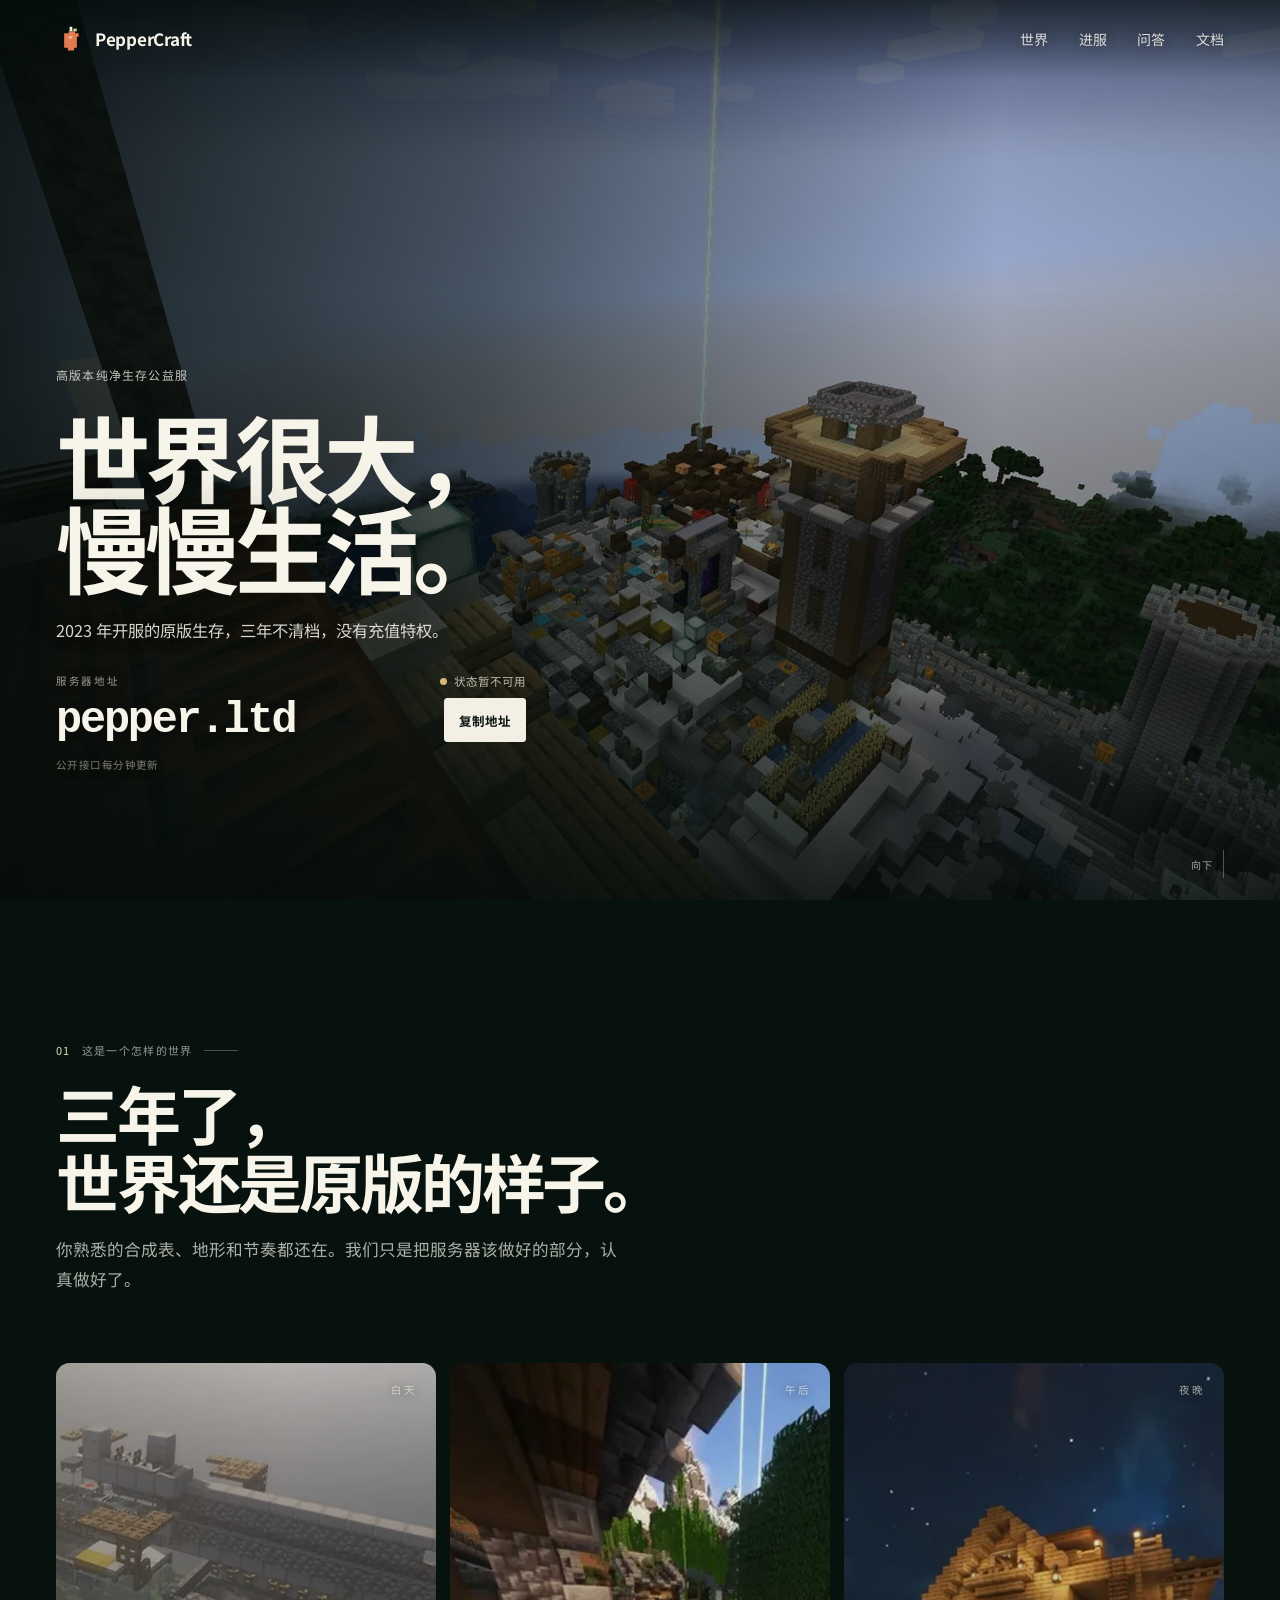
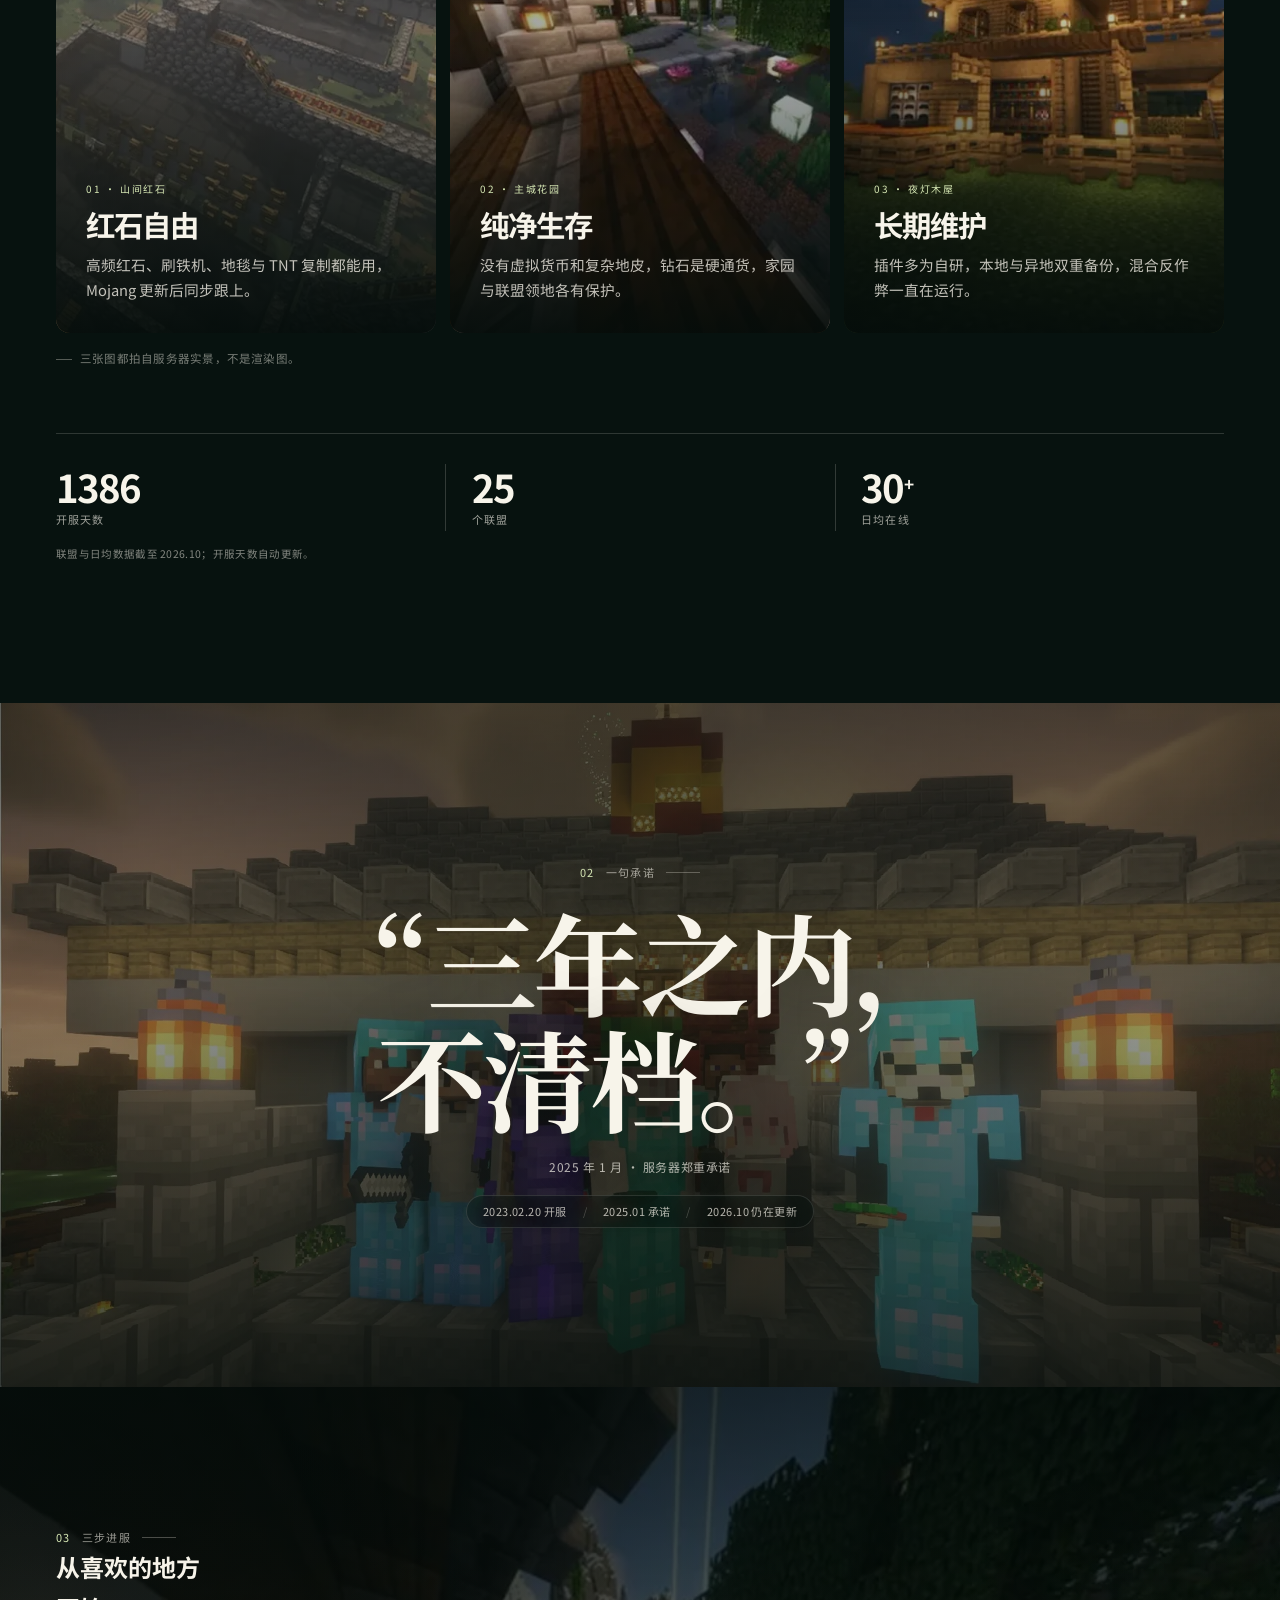
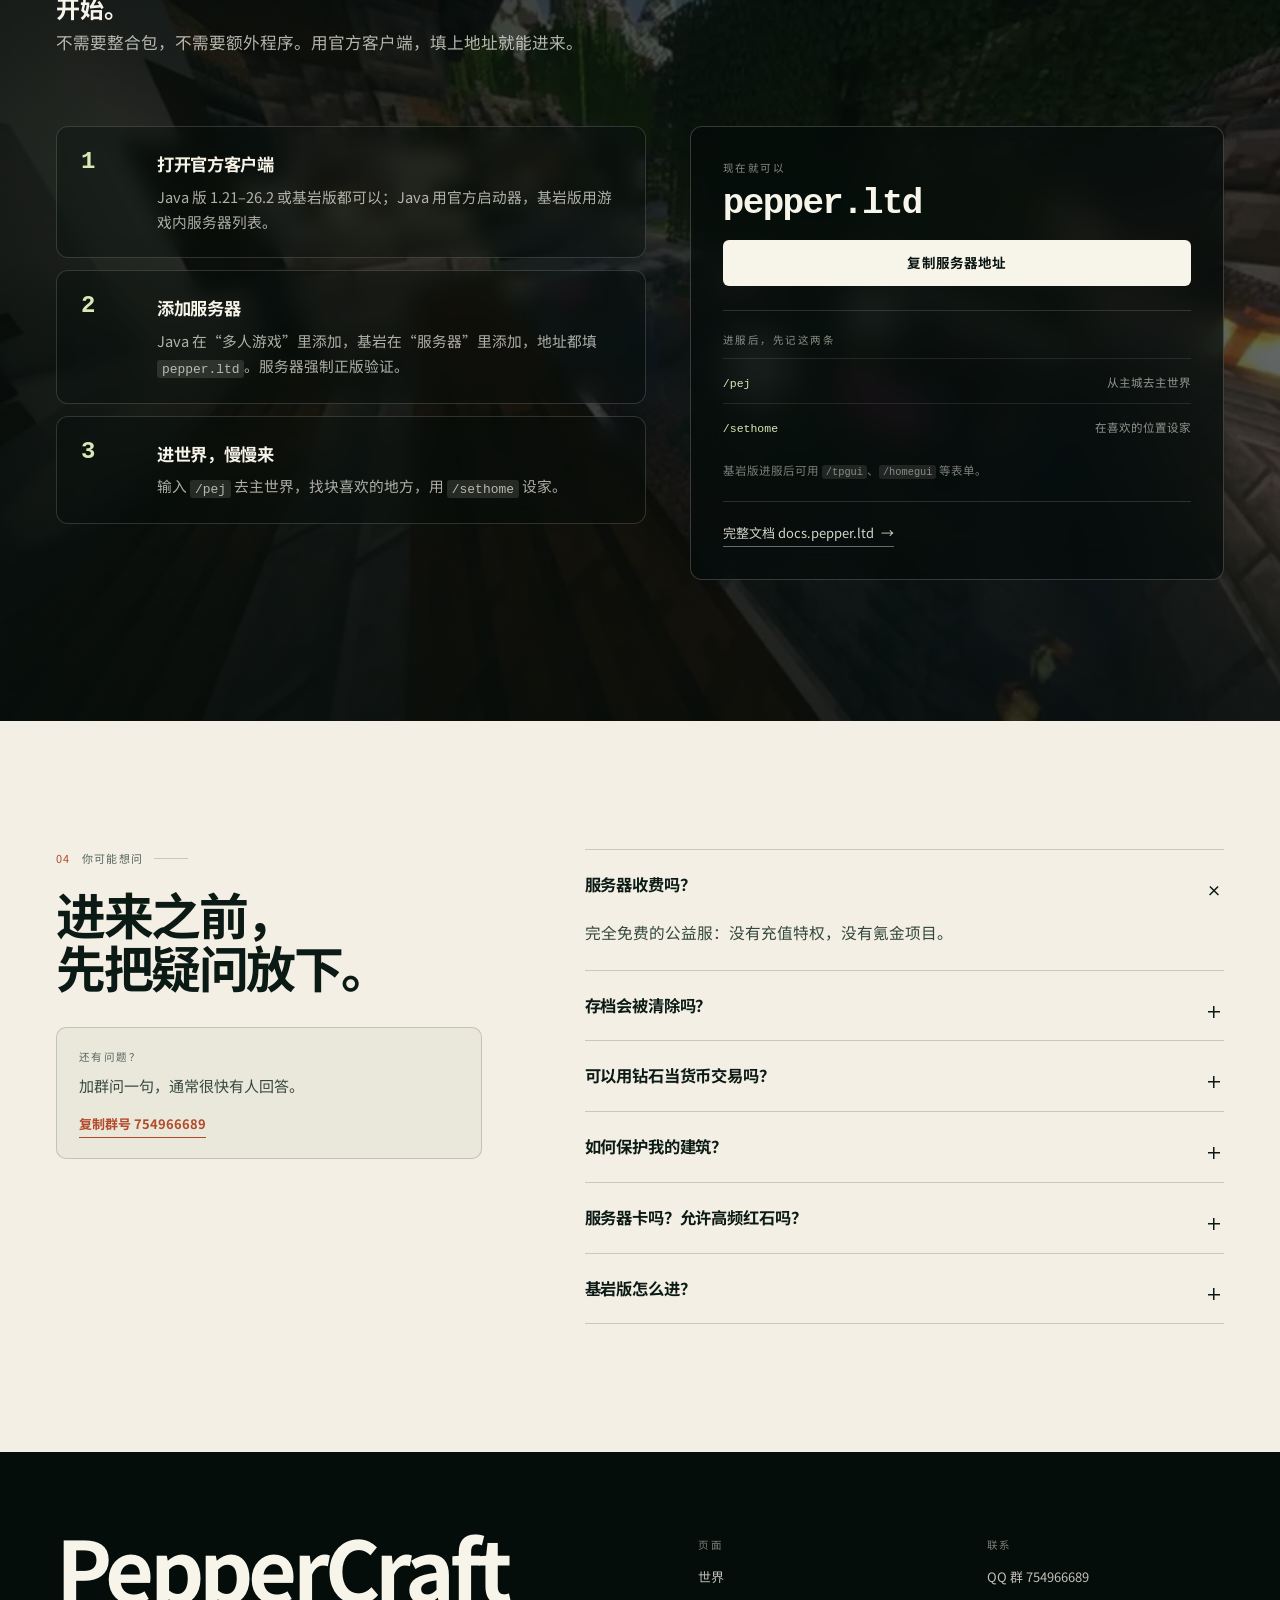
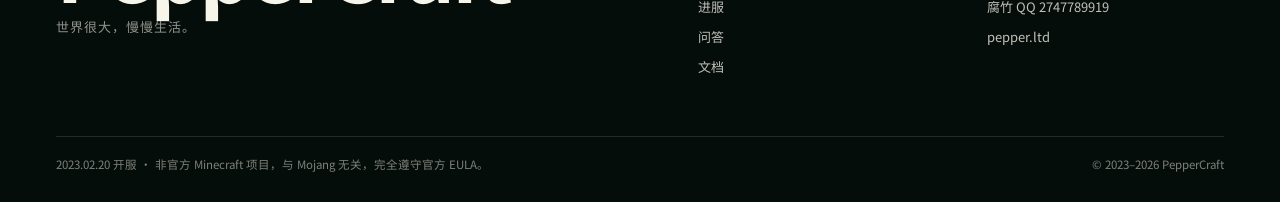
==== index.html @ d746ae7b "Deploy PepperCraft Scenic static site" ====
<!doctype html>
<html lang="zh-CN">
  <head>
    <meta charset="utf-8" />
    <meta name="viewport" content="width=device-width, initial-scale=1" />
    <title>PepperCraft · 世界很大，慢慢生活</title>
    <meta
      name="description"
      content="PepperCraft 是 2023 年开服的高版本纯净生存公益服。Java 1.21–26.2 与基岩版可进，三年不清档，没有充值特权。服务器地址 pepper.ltd。"
    />
    <meta name="theme-color" content="#07120f" />
    <link rel="canonical" href="https://web.pepper.ltd/" />
    <meta property="og:type" content="website" />
    <meta property="og:title" content="PepperCraft · 世界很大，慢慢生活" />
    <meta
      property="og:description"
      content="原版生存、三年不清档、完全公益。服务器地址 pepper.ltd，Java 1.21–26.2 与基岩版可进。"
    />
    <meta property="og:url" content="https://web.pepper.ltd/" />
    <meta property="og:image" content="https://web.pepper.ltd/assets/img/og.jpg" />
    <meta property="og:image:type" content="image/jpeg" />
    <meta property="og:image:width" content="1200" />
    <meta property="og:image:height" content="630" />
    <meta property="og:image:alt" content="PepperCraft 首页：主城实景、“世界很大，慢慢生活。”标题与服务器地址 pepper.ltd" />
    <meta name="twitter:card" content="summary_large_image" />
    <meta name="twitter:title" content="PepperCraft · 世界很大，慢慢生活" />
    <meta
      name="twitter:description"
      content="原版生存、三年不清档、完全公益。服务器地址 pepper.ltd，Java 1.21–26.2 与基岩版可进。"
    />
    <meta name="twitter:image" content="https://web.pepper.ltd/assets/img/og.jpg" />
    <meta name="twitter:image:alt" content="PepperCraft 首页：主城实景、“世界很大，慢慢生活。”标题与服务器地址 pepper.ltd" />
    <link rel="icon" href="assets/favicon.svg" type="image/svg+xml" />
    <link rel="apple-touch-icon" href="assets/apple-touch-icon.png" />
    <link rel="preload" href="assets/fonts/pepper-sans-bold.woff2" as="font" type="font/woff2" crossorigin />
    <link rel="stylesheet" href="assets/css/style.css" />
    <link
      rel="preload"
      as="image"
      href="assets/img/hero-1920.webp"
      imagesrcset="assets/img/hero-960.webp 960w, assets/img/hero-1920.webp 1920w"
      imagesizes="100vw"
    />
    <script>
      document.documentElement.classList.add('js')
    </script>
    <script type="application/ld+json">
      {
        "@context": "https://schema.org",
        "@type": "GameServer",
        "name": "PepperCraft",
        "url": "https://web.pepper.ltd/",
        "description": "高版本纯净生存公益服，Java 1.21–26.2 与基岩版可进，三年不清档。",
        "game": "Minecraft"
      }
    </script>
    <script type="application/ld+json">
      {
        "@context": "https://schema.org",
        "@type": "FAQPage",
        "inLanguage": "zh-CN",
        "mainEntity": [
          {
            "@type": "Question",
            "name": "服务器收费吗？",
            "acceptedAnswer": {
              "@type": "Answer",
              "text": "完全免费的公益服：没有充值特权，没有氪金项目。"
            }
          },
          {
            "@type": "Question",
            "name": "存档会被清除吗？",
            "acceptedAnswer": {
              "@type": "Answer",
              "text": "不会。2025 年 1 月服务器郑重决定：3 年内不再清除存档内容。"
            }
          },
          {
            "@type": "Question",
            "name": "可以用钻石当货币交易吗？",
            "acceptedAnswer": {
              "@type": "Answer",
              "text": "可以，钻石就是通用货币。建议用 /diamond save <数量> 存入银行，用 /pay 转账，避免丢失。"
            }
          },
          {
            "@type": "Question",
            "name": "如何保护我的建筑？",
            "acceptedAnswer": {
              "@type": "Answer",
              "text": "输入 /pclaim auto 一键圈出家园领地；加入或创建联盟（/union）后，还能用 /gclaim 圈联盟公共领地。"
            }
          },
          {
            "@type": "Question",
            "name": "服务器卡吗？允许高频红石吗？",
            "acceptedAnswer": {
              "@type": "Answer",
              "text": "高性能硬件与优化配置，允许高频红石、刷铁机、地毯 / TNT 复制，同时有反作弊保障公平。"
            }
          },
          {
            "@type": "Question",
            "name": "基岩版怎么进？",
            "acceptedAnswer": {
              "@type": "Answer",
              "text": "在游戏的服务器列表里添加 pepper.ltd；进服后名字前会带一个点，可以用 /tpgui、/homegui 等表单。"
            }
          }
        ]
      }
    </script>
  </head>
  <body>
    <a class="skip-link" href="#main">跳到正文</a>

    <header class="site-head" data-head>
      <div class="wrap head-inner">
        <a class="brand" href="#top" aria-label="PepperCraft 首页">
          <svg class="brand-mark" viewBox="0 0 32 32" aria-hidden="true">
            <rect x="15" y="2" width="3" height="5" fill="currentColor" />
            <rect x="19" y="4" width="4" height="3" fill="#b7d69a" />
            <path fill="#e07a50" d="M9 9h5V7h7v2h4v4h-2v12h-3v3h-7v-3H9V9z" />
            <path fill="#f6b18e" d="M14 12h4v3h-4z" />
          </svg>
          <span>PepperCraft</span>
        </a>

        <button
          class="nav-toggle"
          type="button"
          aria-expanded="false"
          aria-controls="site-nav"
          aria-label="打开导航"
          data-nav-toggle
        >
          <span class="nav-toggle-box" aria-hidden="true"><i></i><i></i></span>
        </button>

        <nav class="head-nav" id="site-nav" aria-label="页面导航">
          <a href="#world">世界</a>
          <a href="#join">进服</a>
          <a href="#faq">问答</a>
          <a href="https://docs.pepper.ltd" target="_blank" rel="noopener">文档</a>
        </nav>
      </div>
    </header>

    <main id="main">
      <section class="hero" id="top">
        <div class="hero-media" aria-hidden="true">
          <img
            src="assets/img/hero-1920.webp"
            srcset="assets/img/hero-960.webp 960w, assets/img/hero-1920.webp 1920w"
            sizes="100vw"
            width="1920"
            height="1080"
            alt=""
            fetchpriority="high"
          />
        </div>
        <div class="hero-grade" aria-hidden="true"></div>
        <div class="hero-veil" aria-hidden="true"></div>

        <div class="wrap hero-inner">
          <p class="eyebrow">
            高版本纯净生存公益服
          </p>

          <h1>世界很大，<br />慢慢生活。</h1>

          <p class="hero-lead">
            2023 年开服的原版生存，<span class="nowrap">三年不清档</span>，<span class="nowrap">没有充值特权</span>。
          </p>

          <div class="server-panel">
            <div class="server-top">
              <span class="server-label">服务器地址</span>
              <span
                class="status-line"
                data-status-line
                data-tone="muted"
                role="status"
                aria-live="polite"
                aria-atomic="true"
              >
                <i aria-hidden="true"></i><span>实时状态需启用脚本</span>
              </span>
            </div>
            <div class="server-main">
              <code class="server-ip" data-copy-target>pepper.ltd</code>
              <button class="copy-mini" type="button" data-copy="pepper.ltd">复制地址</button>
            </div>
            <p class="server-note">公开接口每分钟更新</p>
          </div>
        </div>

        <div class="hero-foot wrap">
          <a class="scroll-cue" href="#world">
            <span>向下</span>
            <i aria-hidden="true"></i>
          </a>
        </div>
      </section>

      <section class="chapter" id="world">
        <div class="wrap">
          <header class="chapter-head">
            <p class="kicker"><span>01</span> 这是一个怎样的世界</p>
            <h2>三年了，<br />世界还是<br class="br-mobile" />原版的样子。</h2>
            <p class="chapter-lede">
              你熟悉的合成表、地形和节奏都还在。我们只是把服务器该做好的部分，认真做好了。
            </p>
          </header>

          <div class="tiles">
            <article class="tile">
              <img
                src="assets/img/redstone-tile.webp"
                width="480"
                height="720"
                loading="lazy"
                decoding="async"
                alt="建在山间的红石机器与农场"
              />
              <div class="tile-shade" aria-hidden="true"></div>
              <span class="tile-time">白天</span>
              <div class="tile-body">
                <span class="tile-index">01 · 山间红石</span>
                <h3>红石自由</h3>
                <p>高频红石、刷铁机、地毯与 TNT 复制都能用，Mojang 更新后同步跟上。</p>
              </div>
            </article>

            <article class="tile">
              <img
                src="assets/img/garden-tile.webp"
                width="480"
                height="720"
                loading="lazy"
                decoding="async"
                alt="主城花园里的水池、灯笼与木质栈道"
              />
              <div class="tile-shade" aria-hidden="true"></div>
              <span class="tile-time">午后</span>
              <div class="tile-body">
                <span class="tile-index">02 · 主城花园</span>
                <h3>纯净生存</h3>
                <p>没有虚拟货币和复杂地皮，钻石是硬通货，家园与联盟领地各有保护。</p>
              </div>
            </article>

            <article class="tile">
              <img
                src="assets/img/cabin-tile.webp"
                width="447"
                height="670"
                loading="lazy"
                decoding="async"
                alt="夜色里亮着灯的木质小屋"
              />
              <div class="tile-shade" aria-hidden="true"></div>
              <span class="tile-time">夜晚</span>
              <div class="tile-body">
                <span class="tile-index">03 · 夜灯木屋</span>
                <h3>长期维护</h3>
                <p>插件多为自研，本地与异地双重备份，混合反作弊一直在运行。</p>
              </div>
            </article>
          </div>

          <p class="world-note">三张图都拍自服务器实景，不是渲染图。</p>

          <div class="world-stats" aria-label="服务器数据">
            <div class="stat">
              <span class="stat-number" data-days>3 年+</span>
              <span class="stat-label">开服天数</span>
            </div>
            <div class="stat">
              <span class="stat-number">25</span>
              <span class="stat-label">个联盟</span>
            </div>
            <div class="stat">
              <span class="stat-number">30<span>+</span></span>
              <span class="stat-label">日均在线</span>
            </div>
          </div>
          <p class="world-stats-note">联盟与日均数据截至 2026.10；开服天数自动更新。</p>
        </div>
      </section>

      <section class="promise" aria-label="不清档承诺">
        <div class="promise-media" aria-hidden="true">
          <img
            src="assets/img/group-1920.webp"
            srcset="assets/img/group-960.webp 960w, assets/img/group-1920.webp 1920w"
            sizes="100vw"
            width="1920"
            height="1298"
            loading="lazy"
            decoding="async"
            alt=""
          />
        </div>
        <div class="promise-veil" aria-hidden="true"></div>
        <div class="wrap promise-inner">
          <p class="kicker kicker-light"><span>02</span> 一句承诺</p>
          <blockquote>“三年之内，<br />不清档。<span class="quote-close">”</span></blockquote>
          <p class="promise-source">2025 年 1 月 · 服务器郑重承诺</p>
          <p class="promise-log" aria-label="服务器时间线">
            <span>2023.02.20 开服</span>
            <span>2025.01 承诺</span>
            <span>2026.10 仍在更新</span>
          </p>
        </div>
      </section>

      <section class="join" id="join">
        <div class="join-media" aria-hidden="true">
          <img
            src="assets/img/garden-1280.webp"
            srcset="assets/img/garden-640.webp 640w, assets/img/garden-1280.webp 1280w"
            sizes="100vw"
            width="1280"
            height="720"
            loading="lazy"
            decoding="async"
            alt=""
          />
        </div>
        <div class="join-veil" aria-hidden="true"></div>

        <div class="wrap join-inner">
          <header class="chapter-head chapter-head-light">
            <p class="kicker kicker-light"><span>03</span> 三步进服</p>
            <h2>从喜欢的地方<br />开始。</h2>
            <p class="chapter-lede">
              不需要整合包，不需要额外程序。用官方客户端，填上地址就能进来。
            </p>
          </header>

          <div class="join-grid">
            <div class="join-left">
              <ol class="steps">
              <li>
                <span class="step-number">1</span>
                <div>
                  <h3>打开官方客户端</h3>
                  <p>Java 版 1.21–26.2 或基岩版都可以；Java 用官方启动器，基岩版用游戏内服务器列表。</p>
                </div>
              </li>
              <li>
                <span class="step-number">2</span>
                <div>
                  <h3>添加服务器</h3>
                  <p>Java 在“多人游戏”里添加，基岩在“服务器”里添加，地址都填 <code>pepper.ltd</code>。服务器强制正版验证。</p>
                </div>
              </li>
              <li>
                <span class="step-number">3</span>
                <div>
                  <h3>进世界，慢慢来</h3>
                  <p>输入 <code>/pej</code> 去主世界，找块喜欢的地方，用 <code>/sethome</code> 设家。</p>
                </div>
              </li>
            </ol>
            </div>

            <aside class="join-panel">
              <p class="panel-label">现在就可以</p>
              <p class="panel-ip" data-copy-target>pepper.ltd</p>
              <button class="button button-light button-wide" type="button" data-copy="pepper.ltd">
                复制服务器地址
              </button>
              <div class="panel-commands">
                <p class="panel-label">进服后，先记这两条</p>
                <dl>
                  <div><dt><code>/pej</code></dt><dd>从主城去主世界</dd></div>
                  <div><dt><code>/sethome</code></dt><dd>在喜欢的位置设家</dd></div>
                </dl>
              </div>

              <p class="panel-note">基岩版进服后可用 <code>/tpgui</code>、<code>/homegui</code> 等表单。</p>

              <div class="panel-foot">
                <a class="text-link" href="https://docs.pepper.ltd" target="_blank" rel="noopener">
                  完整文档 docs.pepper.ltd <span aria-hidden="true">→</span>
                </a>
              </div>
            </aside>
          </div>
        </div>
      </section>

      <section class="faq" id="faq">
        <div class="wrap faq-grid">
          <header class="faq-head">
            <p class="kicker kicker-dark"><span>04</span> 你可能想问</p>
            <h2>进来之前，<br />先把疑问放下。</h2>

            <div class="faq-contact">
              <p class="panel-label">还有问题？</p>
              <p>加群问一句，通常很快有人回答。</p>
              <button class="faq-contact-copy" type="button" data-copy="754966689">
                复制群号 754966689
              </button>
            </div>
          </header>

          <div class="faq-list">
            <details open>
              <summary>服务器收费吗？</summary>
              <p>完全免费的公益服：没有充值特权，没有氪金项目。</p>
            </details>
            <details>
              <summary>存档会被清除吗？</summary>
              <p>不会。2025 年 1 月服务器郑重决定：3 年内不再清除存档内容。</p>
            </details>
            <details>
              <summary>可以用钻石当货币交易吗？</summary>
              <p>可以，钻石就是通用货币。建议用 <code>/diamond save &lt;数量&gt;</code> 存入银行，用 <code>/pay</code> 转账，避免丢失。</p>
            </details>
            <details>
              <summary>如何保护我的建筑？</summary>
              <p>输入 <code>/pclaim auto</code> 一键圈出家园领地；加入或创建联盟（<code>/union</code>）后，还能用 <code>/gclaim</code> 圈联盟公共领地。</p>
            </details>
            <details>
              <summary>服务器卡吗？允许高频红石吗？</summary>
              <p>高性能硬件与优化配置，允许高频红石、刷铁机、地毯 / TNT 复制，同时有反作弊保障公平。</p>
            </details>
            <details>
              <summary>基岩版怎么进？</summary>
              <p>在游戏的“服务器”里添加 <code>pepper.ltd</code>；进服后名字前会带一个点，可以用 <code>/tpgui</code>、<code>/homegui</code> 等表单。</p>
            </details>
          </div>
        </div>
      </section>

    </main>

    <footer class="footer">
      <div class="wrap">
        <div class="footer-top">
          <div>
            <p class="footer-word">PepperCraft</p>
            <p class="footer-tagline">世界很大，慢慢生活。</p>
          </div>
          <div class="footer-links">
            <div>
              <p class="footer-label">页面</p>
              <a href="#world">世界</a>
              <a href="#join">进服</a>
              <a href="#faq">问答</a>
              <a href="https://docs.pepper.ltd" target="_blank" rel="noopener">文档</a>
            </div>
            <div>
              <p class="footer-label">联系</p>
              <a href="https://qun.qq.com/universal-share/share?ac=1&amp;authKey=Uvy%2FwCNH6jghAKvofJE3uKqEEIM0Y0O8h9IBC0JEX%2BafERX1SdaJDD0XEZjZD33y&amp;busi_data=eyJncm91cENvZGUiOiI3NTQ5NjY2ODkiLCJ0b2tlbiI6IitYODc1bXVpWEYycmh0V1FFL0NhNWVvaVdLS3NnU3lzZlZiZVMwNG90Y3lSQm53MzFLOUY3b1VkcXF0SExEcW8iLCJ1aW4iOiIyNzQ3Nzg5OTE5In0%3D&amp;data=vMps1YS2bG4O5dfL8kc8n-XRUWMUo9FCnVjoUjDwSU_YI41N5_ddwC4WgypLXjf00z_-STGjlgI4ndCxDfggRQ&amp;svctype=4&amp;tempid=h5_group_info" target="_blank" rel="noopener">QQ 群 754966689</a>
              <button type="button" class="footer-copy" data-copy="2747789919">腐竹 QQ 2747789919</button>
              <button type="button" class="footer-copy" data-copy="pepper.ltd" title="复制服务器地址">pepper.ltd</button>
            </div>
          </div>
        </div>
        <div class="footer-bottom">
          <p>2023.02.20 开服 · 非官方 Minecraft 项目，与 Mojang 无关，完全遵守官方 EULA。</p>
          <p>© 2023–2026 PepperCraft</p>
        </div>
      </div>
    </footer>

    <div class="copy-live sr-only" aria-live="polite" id="copy-live"></div>
    <script src="assets/js/main.js" defer></script>
  </body>
</html>
---- assets/css/style.css ----
/* =========================================================
   PepperCraft · Scenic
   整屏实景、暗色渐变、纸色问答。让截图成为页面本身。
   ========================================================= */

@font-face {
  font-family: "Pepper Sans";
  src: url("../fonts/pepper-sans-regular.woff2") format("woff2");
  font-weight: 400;
  font-style: normal;
  font-display: swap;
}

@font-face {
  font-family: "Pepper Sans";
  src: url("../fonts/pepper-sans-bold.woff2") format("woff2");
  font-weight: 700 900;
  font-style: normal;
  font-display: swap;
}

@font-face {
  font-family: "Pepper Serif";
  src: url("../fonts/pepper-serif-bold.woff2") format("woff2");
  font-weight: 600 900;
  font-style: normal;
  font-display: swap;
}

:root {
  --night: #07120f;
  --night-2: #0b1a15;
  --night-3: #10241d;
  --paper: #f3efe4;
  --paper-2: #e8e0ce;
  --white: #f7f4ea;
  --ink: #0b1a15;
  --ink-2: #33473d;
  --muted: #9eada4;
  --muted-dark: #55645b;
  --accent: #d8e9b6;
  --accent-deep: #b04a29;
  --line: rgba(247, 244, 234, 0.16);
  --line-strong: rgba(247, 244, 234, 0.4);
  --line-dark: rgba(11, 26, 21, 0.18);

  --font-sans: "Pepper Sans", "Noto Sans CJK SC", "Source Han Sans SC",
    "PingFang SC", "Hiragino Sans GB", "Microsoft YaHei", system-ui, sans-serif;
  --font-serif: "Pepper Serif", "Noto Serif CJK SC", "Source Han Serif SC",
    "Songti SC", "STSong", serif;
  --font-mono: "SF Mono", "Cascadia Mono", "Noto Sans Mono CJK SC", Consolas,
    monospace;

  --wrap: 1240px;
  --gutter: clamp(20px, 4.4vw, 56px);
  --head-h: 80px;
  --ease: cubic-bezier(0.22, 0.61, 0.36, 1);
}

*,
*::before,
*::after {
  box-sizing: border-box;
}

html {
  scroll-behavior: smooth;
  scroll-padding-top: calc(var(--head-h) + 16px);
  -webkit-text-size-adjust: 100%;
}

body {
  margin: 0;
  overflow-x: clip;
  background: var(--night);
  color: var(--white);
  font-family: var(--font-sans);
  font-size: 16px;
  line-height: 1.7;
  -webkit-font-smoothing: antialiased;
  text-rendering: optimizeLegibility;
}

::selection {
  background: var(--accent);
  color: var(--night);
}

img {
  display: block;
  max-width: 100%;
  height: auto;
}

a {
  color: inherit;
  text-decoration: none;
}

button {
  font: inherit;
  color: inherit;
  border: 0;
  background: none;
  cursor: pointer;
}

p,
h1,
h2,
h3,
figure,
blockquote,
dl,
dd {
  margin: 0;
}

ul,
ol {
  margin: 0;
  padding: 0;
  list-style: none;
}

code {
  padding: 0.12em 0.38em;
  border-radius: 3px;
  background: rgba(247, 244, 234, 0.12);
  font-family: var(--font-mono);
  font-size: 0.88em;
  white-space: nowrap;
}

hr {
  border: 0;
  border-top: 1px solid var(--line);
}

:focus-visible {
  outline: 2px solid var(--accent);
  outline-offset: 3px;
}

.sr-only {
  position: absolute !important;
  width: 1px;
  height: 1px;
  padding: 0;
  margin: -1px;
  overflow: hidden;
  clip: rect(0 0 0 0);
  white-space: nowrap;
  border: 0;
}

.skip-link {
  position: fixed;
  top: 12px;
  left: 12px;
  z-index: 100;
  padding: 10px 16px;
  background: var(--white);
  color: var(--night);
  transform: translateY(-160%);
  transition: transform 0.2s var(--ease);
}

.skip-link:focus {
  transform: none;
}

.wrap {
  position: relative;
  width: min(100%, calc(var(--wrap) + var(--gutter) * 2));
  margin-inline: auto;
  padding-inline: var(--gutter);
}

main,
.site-head,
.footer {
  position: relative;
  z-index: 1;
}

/* ---------------------------------------------------------
   顶部
   --------------------------------------------------------- */

.site-head {
  position: fixed;
  inset: 0 0 auto;
  z-index: 50;
  height: var(--head-h);
  border-bottom: 1px solid transparent;
  isolation: isolate;
  transition: background 0.35s var(--ease), border-color 0.35s var(--ease),
    backdrop-filter 0.35s var(--ease);
}

.site-head::before {
  content: "";
  position: absolute;
  inset: 0;
  z-index: -1;
  background: linear-gradient(180deg, rgba(4, 12, 10, 0.62), rgba(4, 12, 10, 0));
  pointer-events: none;
  transition: opacity 0.35s var(--ease);
}

.site-head.is-scrolled {
  background: rgba(7, 18, 15, 0.84);
  border-bottom-color: var(--line);
  backdrop-filter: blur(14px);
}

.site-head.is-scrolled::before,
.site-head.is-paper::before {
  opacity: 0;
}

/* 滚到奶油色问答区时，顶栏跟着变成浅色，不再横一条黑杠。 */
.site-head.is-paper {
  background: rgba(243, 239, 228, 0.9);
  border-bottom-color: rgba(11, 26, 21, 0.14);
  backdrop-filter: blur(14px);
}

.site-head.is-paper .brand {
  color: var(--ink);
}

.site-head.is-paper .head-nav a {
  color: rgba(11, 26, 21, 0.72);
}

.site-head.is-paper .head-nav a:hover {
  color: var(--ink);
}

.site-head.is-paper .head-nav a::after {
  background: var(--ink);
}

.head-inner {
  display: flex;
  align-items: center;
  justify-content: space-between;
  height: 100%;
  gap: 24px;
}

.brand {
  display: inline-flex;
  align-items: center;
  gap: 10px;
  color: var(--white);
  font-weight: 800;
  font-size: 17px;
  letter-spacing: -0.015em;
}

.brand-mark {
  width: 29px;
  height: 29px;
  flex: none;
}

.head-nav {
  display: flex;
  align-items: center;
  gap: clamp(18px, 2.4vw, 34px);
  margin-left: auto;
  font-size: 14px;
}

.head-nav a {
  position: relative;
  padding: 4px 0;
  color: rgba(247, 244, 234, 0.88);
  text-shadow: 0 1px 12px rgba(0, 0, 0, 0.28);
}

.site-head.is-paper .head-nav a {
  text-shadow: none;
}

.head-nav a::after {
  content: "";
  position: absolute;
  left: 0;
  right: 0;
  bottom: 0;
  height: 1px;
  background: var(--white);
  transform: scaleX(0);
  transform-origin: right;
  transition: transform 0.3s var(--ease);
}

.head-nav a:hover {
  color: var(--white);
}

.head-nav a:hover::after {
  transform: scaleX(1);
  transform-origin: left;
}

.nav-toggle {
  display: none;
  flex: none;
  align-items: center;
  justify-content: center;
  width: 44px;
  height: 44px;
  margin-left: 4px;
  color: var(--white);
}

.nav-toggle-box {
  position: relative;
  display: block;
  width: 18px;
  height: 12px;
}

.nav-toggle-box i {
  position: absolute;
  left: 0;
  width: 18px;
  height: 1.5px;
  background: currentColor;
  transition: transform 0.25s var(--ease);
}

.nav-toggle-box i:first-child {
  top: 2px;
}

.nav-toggle-box i:last-child {
  bottom: 2px;
}

.site-head.is-menu-open .nav-toggle-box i:first-child {
  transform: translateY(4px) rotate(45deg);
}

.site-head.is-menu-open .nav-toggle-box i:last-child {
  transform: translateY(-4px) rotate(-45deg);
}

.site-head.is-paper .nav-toggle {
  color: var(--ink);
}


/* ---------------------------------------------------------
   首屏
   --------------------------------------------------------- */

.hero {
  position: relative;
  display: flex;
  flex-direction: column;
  justify-content: flex-end;
  min-height: 100svh;
  overflow: hidden;
  isolation: isolate;
}

.hero-media,
.promise-media,
.join-media {
  position: absolute;
  inset: 0;
  z-index: -2;
  overflow: hidden;
}

.hero-media img,
.promise-media img,
.join-media img {
  width: 100%;
  height: 100%;
  object-fit: cover;
}

.hero-media img {
  object-position: center 54%;
  filter: saturate(0.94) brightness(0.97);
  transform: scale(1.05);
  animation: hero-drift 28s var(--ease) infinite alternate;
}

@keyframes hero-drift {
  from {
    transform: scale(1.05) translate3d(0, 0, 0);
  }
  to {
    transform: scale(1.1) translate3d(-1%, -1%, 0);
  }
}

/* 给俯瞰图加一层很薄的暖色天光，压掉屏幕灰蓝，和整页的暖绿/锈色接上。 */
.hero-grade {
  position: absolute;
  inset: 0;
  z-index: -1;
  background:
    radial-gradient(
      110% 72% at 74% -8%,
      rgba(224, 122, 80, 0.26),
      transparent 58%
    ),
    linear-gradient(180deg, rgba(176, 74, 41, 0.1), transparent 42%);
  mix-blend-mode: soft-light;
  opacity: 0.92;
  pointer-events: none;
}

.hero-veil {
  position: absolute;
  inset: 0;
  z-index: -1;
  background:
    linear-gradient(
      180deg,
      rgba(4, 12, 10, 0.42) 0%,
      rgba(4, 12, 10, 0.08) 18%,
      rgba(4, 12, 10, 0) 34%
    ),
    linear-gradient(
      90deg,
      rgba(4, 12, 10, 0.9) 0%,
      rgba(4, 12, 10, 0.58) 38%,
      rgba(4, 12, 10, 0.08) 78%,
      rgba(4, 12, 10, 0.16) 100%
    ),
    linear-gradient(
      0deg,
      rgba(4, 12, 10, 0.88) 0%,
      rgba(4, 12, 10, 0.28) 38%,
      rgba(4, 12, 10, 0) 68%
    );
}

.hero-inner {
  padding-top: calc(var(--head-h) + 80px);
  padding-bottom: clamp(100px, 14vh, 150px);
}

.eyebrow {
  display: flex;
  align-items: center;
  gap: 10px;
  color: rgba(247, 244, 234, 0.8);
  font-size: 12px;
  font-weight: 500;
  letter-spacing: 0.1em;
}

.hero h1 {
  max-width: 900px;
  margin: 24px 0 24px;
  font-size: clamp(3.5rem, 7.4vw, 7.9rem);
  font-weight: 900;
  line-height: 0.96;
  letter-spacing: -0.06em;
  text-wrap: balance;
  text-shadow: 0 4px 60px rgba(0, 0, 0, 0.25);
}


.hero-lead {
  max-width: 34em;
  color: rgba(247, 244, 234, 0.88);
  font-size: clamp(1.02rem, 1.25vw, 1.14rem);
  line-height: 1.85;
  text-wrap: pretty;
  text-shadow: 0 2px 18px rgba(0, 0, 0, 0.32);
}

.button {
  display: inline-flex;
  align-items: center;
  justify-content: center;
  min-height: 46px;
  padding: 11px 20px;
  border-radius: 6px;
  font-size: 13.5px;
  font-weight: 600;
  letter-spacing: 0.01em;
  transition: background 0.22s var(--ease), color 0.22s var(--ease),
    border-color 0.22s var(--ease), transform 0.22s var(--ease);
}

.button:hover {
  transform: translateY(-1px);
}

.button-light {
  background: var(--white);
  color: var(--night);
}

.button-light:hover {
  background: var(--accent);
}

.button-ghost {
  border: 1px solid var(--line-strong);
  background: transparent;
  color: var(--white);
}

.button-ghost:hover {
  border-color: var(--white);
  background: rgba(247, 244, 234, 0.06);
}

.button[data-state="done"] {
  background: var(--accent);
  color: var(--night);
}

.button[data-state="fail"] {
  background: #efb085;
  color: var(--night);
}

/* 首屏地址面板 */
.server-panel {
  width: min(470px, 100%);
  margin-top: 26px;
  padding: 0;
  border: 0;
  border-radius: 0;
  background: none;
  backdrop-filter: none;
  box-shadow: none;
  text-shadow: 0 1px 12px rgba(0, 0, 0, 0.35);
}

.server-top {
  display: flex;
  align-items: center;
  justify-content: space-between;
  gap: 16px;
}

.server-label {
  color: rgba(247, 244, 234, 0.62);
  font-size: 10.5px;
  letter-spacing: 0.16em;
}

.status-line {
  display: inline-flex;
  align-items: center;
  gap: 7px;
  color: rgba(247, 244, 234, 0.74);
  font-size: 11.5px;
  font-variant-numeric: tabular-nums;
}

.status-line i {
  display: inline-block;
  width: 7px;
  height: 7px;
  border-radius: 50%;
  background: #a8a08f;
}

[data-tone="on"] i {
  background: #9bd88f;
  box-shadow: 0 0 0 4px rgba(155, 216, 143, 0.14);
}

[data-tone="off"] i {
  background: #b7a894;
}

[data-tone="muted"] i {
  background: #d8b97a;
}

.server-main {
  display: flex;
  align-items: flex-end;
  justify-content: space-between;
  gap: 18px;
  margin: 7px 0 14px;
}

.server-note {
  color: rgba(247, 244, 234, 0.5);
  font-size: 10.5px;
  letter-spacing: 0.04em;
}

.server-ip {
  padding: 0;
  background: none;
  color: var(--white);
  font-family: var(--font-mono);
  font-size: clamp(2.2rem, 3.4vw, 3rem);
  font-weight: 600;
  letter-spacing: -0.05em;
  line-height: 0.98;
}

.copy-mini {
  flex: none;
  min-height: 44px;
  padding: 10px 14px;
  border: 1px solid var(--paper);
  border-radius: 3px;
  background: var(--paper);
  color: var(--night);
  font-size: 12.5px;
  font-weight: 600;
  transition: background 0.2s var(--ease), border-color 0.2s var(--ease);
}

.copy-mini:hover {
  background: var(--accent);
  border-color: var(--accent);
}

.copy-mini[data-state="done"] {
  background: var(--accent);
  border-color: var(--accent);
  color: var(--night);
}

.copy-mini[data-state="fail"] {
  background: #efb085;
  border-color: #efb085;
  color: var(--night);
}

.hero-foot {
  position: absolute;
  left: 0;
  right: 0;
  bottom: 22px;
  z-index: 2;
  display: flex;
  align-items: center;
  justify-content: flex-end;
  gap: 20px;
  color: rgba(247, 244, 234, 0.62);
  font-family: var(--font-mono);
  font-size: 10px;
  letter-spacing: 0.08em;
}


.scroll-cue {
  display: inline-flex;
  align-items: center;
  gap: 10px;
  color: rgba(247, 244, 234, 0.65);
}

.scroll-cue i {
  position: relative;
  display: block;
  width: 1px;
  height: 28px;
  background: rgba(247, 244, 234, 0.3);
  overflow: hidden;
}

.scroll-cue i::after {
  content: "";
  position: absolute;
  top: -100%;
  left: 0;
  width: 1px;
  height: 100%;
  background: var(--accent);
  animation: scroll-line 2.4s var(--ease) infinite;
}

@keyframes scroll-line {
  0% {
    top: -100%;
  }
  60%,
  100% {
    top: 100%;
  }
}

/* ---------------------------------------------------------
   世界
   --------------------------------------------------------- */

.chapter {
  padding-block: clamp(86px, 11vw, 150px);
  background: var(--night);
}

.chapter-head {
  max-width: 900px;
  margin-bottom: clamp(42px, 6vw, 68px);
}

.kicker {
  display: flex;
  align-items: center;
  gap: 11px;
  color: rgba(247, 244, 234, 0.6);
  font-family: var(--font-mono);
  font-size: 11px;
  letter-spacing: 0.12em;
  text-transform: uppercase;
}

.kicker > span {
  color: var(--accent);
}

.kicker::after {
  content: "";
  width: 34px;
  height: 1px;
  background: rgba(247, 244, 234, 0.28);
}

.kicker-light {
  color: rgba(247, 244, 234, 0.62);
}

.kicker-dark {
  color: var(--muted-dark);
}

.kicker-dark > span {
  color: var(--accent-deep);
}

.kicker-dark::after {
  background: var(--line-dark);
}

.chapter h2,
.faq-head h2 {
  margin: 20px 0 20px;
  font-size: clamp(2.35rem, 5vw, 4.6rem);
  font-weight: 900;
  line-height: 1.06;
  letter-spacing: -0.05em;
  text-wrap: balance;
}

.chapter-lede {
  max-width: 34em;
  color: rgba(247, 244, 234, 0.7);
  font-size: 1.04rem;
  line-height: 1.8;
  text-wrap: pretty;
}

.chapter-head-light .chapter-lede {
  color: rgba(247, 244, 234, 0.72);
}

/* 图片卡片 */
.tiles {
  display: grid;
  grid-template-columns: repeat(3, 1fr);
  gap: 14px;
}

.tile {
  position: relative;
  display: flex;
  align-items: flex-end;
  aspect-ratio: 2 / 3;
  min-height: 0;
  overflow: hidden;
  border-radius: 14px;
  isolation: isolate;
  background: var(--night-2);
}

.tile img {
  position: absolute;
  inset: 0;
  z-index: -2;
  width: 100%;
  height: 100%;
  object-fit: cover;
  transition: transform 1.1s var(--ease);
}

.tile-shade {
  position: absolute;
  inset: 0;
  z-index: -1;
  background:
    linear-gradient(
      180deg,
      rgba(4, 12, 10, 0.04) 24%,
      rgba(4, 12, 10, 0.32) 52%,
      rgba(4, 12, 10, 0.94) 100%
    ),
    linear-gradient(90deg, rgba(4, 12, 10, 0.22), transparent 60%);
}

.tile:hover img {
  transform: scale(1.045);
}

.tile:first-child img {
  filter: contrast(1.02) saturate(0.82) brightness(0.9) sepia(0.08);
}

.tile:first-child .tile-shade {
  background:
    linear-gradient(
      180deg,
      rgba(38, 30, 20, 0.08) 0%,
      rgba(24, 22, 16, 0.32) 52%,
      rgba(4, 12, 10, 0.94) 100%
    ),
    linear-gradient(90deg, rgba(4, 12, 10, 0.16), transparent 60%);
}

.tile-time {
  position: absolute;
  top: 18px;
  right: 20px;
  z-index: 1;
  color: rgba(247, 244, 234, 0.64);
  font-family: var(--font-mono);
  font-size: 10.5px;
  letter-spacing: 0.12em;
  text-shadow: 0 1px 10px rgba(0, 0, 0, 0.45);
}

.tile-body {
  width: 100%;
  padding: clamp(22px, 2.4vw, 30px);
}

.tile-index {
  display: block;
  margin-bottom: 10px;
  color: var(--accent);
  font-family: var(--font-mono);
  font-size: 10px;
  letter-spacing: 0.16em;
}

.tile h3 {
  margin-bottom: 9px;
  font-size: clamp(1.55rem, 2.3vw, 2rem);
  font-weight: 800;
  line-height: 1.2;
  letter-spacing: -0.03em;
}

.tile p {
  color: rgba(247, 244, 234, 0.78);
  font-size: 0.92rem;
  line-height: 1.75;
  text-wrap: pretty;
}

.world-note {
  margin-top: 16px;
  color: rgba(247, 244, 234, 0.48);
  font-size: 11.5px;
  letter-spacing: 0.02em;
}

.world-note::before {
  content: "";
  display: inline-block;
  width: 16px;
  height: 1px;
  margin-right: 8px;
  background: rgba(247, 244, 234, 0.32);
  vertical-align: middle;
}

/* ---------------------------------------------------------
   世界数据
   --------------------------------------------------------- */

.world-stats {
  display: grid;
  grid-template-columns: repeat(3, 1fr);
  margin-top: clamp(40px, 5vw, 64px);
  padding-top: clamp(22px, 3vw, 30px);
  border-top: 1px solid var(--line);
}

.stat {
  display: flex;
  flex-direction: column;
  gap: 4px;
  padding: 2px clamp(14px, 2vw, 30px);
  border-left: 1px solid rgba(247, 244, 234, 0.18);
}

.stat:first-child {
  padding-left: 0;
  border-left: 0;
}

.stat-number {
  font-size: clamp(2rem, 3.7vw, 3.4rem);
  font-weight: 800;
  line-height: 1.05;
  letter-spacing: -0.05em;
  font-variant-numeric: tabular-nums;
}

.world-stats .stat-number {
  font-size: clamp(1.8rem, 3vw, 2.6rem);
}

.stat-number span {
  margin-left: 1px;
  font-size: 0.45em;
  font-weight: 600;
  vertical-align: 0.7em;
}

.stat-label {
  color: rgba(247, 244, 234, 0.64);
  font-size: 11px;
  letter-spacing: 0.1em;
}

.world-stats-note {
  margin-top: 14px;
  color: rgba(247, 244, 234, 0.52);
  font-family: var(--font-mono);
  font-size: 10.5px;
  letter-spacing: 0.03em;
}

/* ---------------------------------------------------------
   承诺
   --------------------------------------------------------- */

.promise {
  position: relative;
  display: grid;
  place-items: center;
  min-height: clamp(520px, 76vh, 820px);
  overflow: hidden;
  text-align: center;
  isolation: isolate;
}

.promise-media img {
  object-position: center 38%;
  filter: brightness(0.9) saturate(0.94);
}

.promise-veil {
  position: absolute;
  inset: 0;
  z-index: -1;
  background:
    linear-gradient(
      180deg,
      rgba(4, 12, 10, 0.5) 0%,
      rgba(4, 12, 10, 0.26) 42%,
      rgba(4, 12, 10, 0.74) 100%
    ),
    radial-gradient(
      circle at 50% 48%,
      rgba(4, 12, 10, 0.5),
      rgba(4, 12, 10, 0.08) 72%
    );
}

.promise-inner {
  padding-block: clamp(80px, 10vw, 130px);
}

.promise .kicker {
  justify-content: center;
}

/* 衬线只用于承诺引语，形成明确的第二声部。 */
.promise blockquote {
  max-width: 14em;
  margin: 22px auto 22px;
  font-family: var(--font-serif);
  font-size: clamp(3.1rem, 8.6vw, 8.6rem);
  font-weight: 600;
  line-height: 1.05;
  letter-spacing: -0.03em;
  text-shadow: 0 6px 70px rgba(0, 0, 0, 0.45);
}

.quote-close {
  display: inline-block;
  margin-left: -0.06em;
}

.promise-source {
  color: rgba(247, 244, 234, 0.72);
  font-family: var(--font-mono);
  font-size: 12px;
  letter-spacing: 0.05em;
  text-shadow: 0 2px 18px rgba(0, 0, 0, 0.5);
}

.promise-log {
  display: flex;
  flex-wrap: wrap;
  justify-content: center;
  gap: 6px 16px;
  width: max-content;
  max-width: calc(100% - 32px);
  margin: 18px auto 0;
  padding: 6px 16px;
  border: 1px solid rgba(247, 244, 234, 0.12);
  border-radius: 999px;
  background: rgba(7, 18, 15, 0.34);
  color: rgba(247, 244, 234, 0.72);
  font-family: var(--font-mono);
  font-size: 11px;
  letter-spacing: 0.04em;
  text-shadow: 0 2px 14px rgba(0, 0, 0, 0.5);
  backdrop-filter: blur(8px);
}

.promise-log span {
  white-space: nowrap;
}

.promise-log span + span::before {
  content: "/";
  margin-right: 16px;
  color: rgba(247, 244, 234, 0.24);
}

/* ---------------------------------------------------------
   进服
   --------------------------------------------------------- */

.join {
  position: relative;
  padding-block: clamp(88px, 11vw, 150px);
  overflow: hidden;
  isolation: isolate;
}

.join-media img {
  object-position: center 66%;
  filter: saturate(0.95) brightness(0.8);
}

.join-veil {
  position: absolute;
  inset: 0;
  z-index: -1;
  background:
    linear-gradient(
      180deg,
      rgba(4, 12, 10, 0.5) 0%,
      rgba(4, 12, 10, 0.08) 24%,
      rgba(4, 12, 10, 0) 42%
    ),
    linear-gradient(
      90deg,
      rgba(4, 12, 10, 0.86) 0%,
      rgba(4, 12, 10, 0.62) 52%,
      rgba(4, 12, 10, 0.42) 100%
    ),
    linear-gradient(0deg, rgba(4, 12, 10, 0.55), transparent 60%);
}

.join-inner {
  position: relative;
}

.join-grid {
  display: grid;
  grid-template-columns: 1.05fr 0.95fr;
  align-items: start;
  gap: clamp(24px, 3.4vw, 44px);
}

.join-left {
  display: grid;
  gap: 12px;
}

.steps {
  display: grid;
  gap: 12px;
}

.steps li {
  display: grid;
  grid-template-columns: 58px 1fr;
  gap: 18px;
  padding: 22px 24px;
  border: 1px solid rgba(247, 244, 234, 0.16);
  border-radius: 12px;
  background: rgba(4, 12, 10, 0.34);
  backdrop-filter: blur(10px);
}

.step-number {
  color: var(--accent);
  font-family: var(--font-mono);
  font-size: 1.5rem;
  font-weight: 600;
  line-height: 1.1;
  letter-spacing: -0.03em;
}

.steps h3 {
  margin-bottom: 5px;
  font-size: 1.08rem;
  font-weight: 700;
  letter-spacing: -0.02em;
}

.steps p {
  color: rgba(247, 244, 234, 0.7);
  font-size: 0.92rem;
  line-height: 1.75;
  text-wrap: pretty;
}

.join-panel {
  padding: clamp(24px, 3vw, 32px);
  border: 1px solid rgba(247, 244, 234, 0.2);
  border-radius: 12px;
  background: rgba(4, 12, 10, 0.66);
  backdrop-filter: blur(18px);
}

.panel-label {
  color: rgba(247, 244, 234, 0.55);
  font-family: var(--font-mono);
  font-size: 10.5px;
  letter-spacing: 0.14em;
}

.panel-ip {
  margin: 7px 0 16px;
  font-family: var(--font-mono);
  font-size: clamp(1.8rem, 2.8vw, 2.4rem);
  font-weight: 600;
  letter-spacing: -0.045em;
  line-height: 1.1;
}

.button-wide {
  width: 100%;
}

.panel-commands {
  margin-top: 24px;
  padding-top: 20px;
  border-top: 1px solid rgba(247, 244, 234, 0.14);
}

.panel-commands dl {
  margin-top: 10px;
}

.panel-commands dl > div {
  display: grid;
  grid-template-columns: minmax(120px, 1fr) auto;
  align-items: baseline;
  gap: 14px;
  padding: 8px 0;
  border-top: 1px solid rgba(247, 244, 234, 0.1);
}

.panel-commands dt code {
  padding: 0;
  background: none;
  color: var(--accent);
  font-size: 11.5px;
  white-space: normal;
}

.panel-commands dd {
  color: rgba(247, 244, 234, 0.58);
  font-size: 11.5px;
  text-align: right;
}

.panel-note {
  margin-top: 14px;
  color: rgba(247, 244, 234, 0.5);
  font-size: 11.5px;
  line-height: 1.65;
  text-wrap: pretty;
}

.panel-note code {
  background: rgba(247, 244, 234, 0.1);
  font-size: 0.9em;
}

.panel-foot {
  margin-top: 20px;
  padding-top: 16px;
  border-top: 1px solid rgba(247, 244, 234, 0.14);
}

.text-link {
  display: inline-flex;
  align-items: center;
  gap: 7px;
  padding-bottom: 2px;
  border-bottom: 1px solid rgba(247, 244, 234, 0.4);
  color: rgba(247, 244, 234, 0.86);
  font-size: 13px;
  font-weight: 500;
  transition: color 0.2s var(--ease), border-color 0.2s var(--ease);
}

.text-link span {
  display: inline-block;
  transition: transform 0.25s var(--ease);
}

.text-link:hover {
  border-color: var(--white);
  color: var(--white);
}

.text-link:hover span {
  transform: translateX(3px);
}

.text-link-light {
  color: rgba(247, 244, 234, 0.78);
}

/* ---------------------------------------------------------
   问答
   --------------------------------------------------------- */

.faq {
  padding-block: clamp(82px, 10vw, 140px);
  background: var(--paper);
  color: var(--ink);
}

.faq-grid {
  display: grid;
  grid-template-columns: 0.8fr 1.2fr;
  align-items: start;
  gap: clamp(40px, 8vw, 110px);
}

.faq-head {
  position: sticky;
  top: calc(var(--head-h) + 36px);
}

.faq-head h2 {
  font-size: clamp(2.2rem, 3.9vw, 3.8rem);
}

.faq .chapter-lede {
  color: var(--muted-dark);
  margin-bottom: 22px;
}

.faq .text-link {
  border-color: var(--line-dark);
  color: var(--ink-2);
}

.faq .text-link:hover {
  color: var(--accent-deep);
  border-color: var(--accent-deep);
}

.faq-contact {
  margin-top: 34px;
  padding: 20px 22px;
  border: 1px solid var(--line-dark);
  border-radius: 10px;
  background: rgba(11, 26, 21, 0.035);
}

.faq-contact .panel-label {
  color: var(--muted-dark);
}

.faq-contact p:not(.panel-label) {
  margin-top: 8px;
  color: var(--ink-2);
  font-size: 0.94rem;
  line-height: 1.65;
  text-wrap: pretty;
}

.faq-contact-copy {
  display: inline-flex;
  align-items: center;
  margin-top: 14px;
  padding: 0 0 2px;
  border-bottom: 1px solid var(--accent-deep);
  color: var(--accent-deep);
  font-size: 13px;
  font-weight: 600;
  text-align: left;
  transition: color 0.2s var(--ease), border-color 0.2s var(--ease);
}

.faq-contact-copy:hover {
  color: var(--ink);
  border-color: var(--ink);
}

.faq-contact-copy[data-state="done"] {
  color: var(--accent-deep);
}

.faq-list details {
  border-top: 1px solid var(--line-dark);
}

.faq-list details:last-child {
  border-bottom: 1px solid var(--line-dark);
}

.faq-list summary {
  position: relative;
  padding: 21px 42px 21px 0;
  cursor: pointer;
  font-size: 1.02rem;
  font-weight: 600;
  letter-spacing: -0.01em;
  list-style: none;
  transition: color 0.2s var(--ease);
}

.faq-list summary::-webkit-details-marker {
  display: none;
}

.faq-list summary::after {
  content: "";
  position: absolute;
  top: 50%;
  right: 4px;
  width: 12px;
  height: 12px;
  background-image: linear-gradient(currentColor, currentColor),
    linear-gradient(currentColor, currentColor);
  background-position: center;
  background-size: 12px 1.5px, 1.5px 12px;
  background-repeat: no-repeat;
  transition: transform 0.3s var(--ease);
}

.faq-list summary:hover {
  color: var(--accent-deep);
}

.faq-list details[open] summary::after {
  transform: rotate(45deg);
}

.faq-list details > p {
  max-width: 42em;
  padding: 0 40px 22px 0;
  color: var(--ink-2);
  font-size: 0.98rem;
  line-height: 1.8;
  animation: reveal-text 0.24s var(--ease);
}

.faq code {
  background: rgba(11, 26, 21, 0.08);
}

@keyframes reveal-text {
  from {
    opacity: 0;
    transform: translateY(-4px);
  }
  to {
    opacity: 1;
    transform: none;
  }
}

/* ---------------------------------------------------------
   页脚
   --------------------------------------------------------- */

.footer {
  padding: clamp(48px, 6vw, 76px) 0 28px;
  background: #050d0a;
  color: rgba(247, 244, 234, 0.7);
}

.footer-top {
  display: grid;
  grid-template-columns: 1.05fr 1fr;
  gap: clamp(36px, 7vw, 100px);
}

.footer-word {
  color: var(--white);
  font-size: clamp(2.8rem, 6.6vw, 5.7rem);
  font-weight: 900;
  line-height: 0.9;
  letter-spacing: -0.055em;
}

.footer-tagline {
  margin-top: 12px;
  color: rgba(247, 244, 234, 0.58);
  font-size: 13px;
  letter-spacing: 0.08em;
}

.footer-links {
  display: grid;
  grid-template-columns: repeat(2, 1fr);
  gap: clamp(28px, 4vw, 56px);
  padding-top: 8px;
}

.footer-links > div {
  display: flex;
  flex-direction: column;
  align-items: flex-start;
  gap: 8px;
}

.footer-label {
  margin-bottom: 4px;
  color: rgba(247, 244, 234, 0.5);
  font-size: 10.5px;
  letter-spacing: 0.16em;
}

.footer-links a,
.footer-copy {
  padding: 0;
  color: rgba(247, 244, 234, 0.78);
  font-size: 13px;
  text-align: left;
  transition: color 0.2s var(--ease);
}

.footer-links a:hover,
.footer-copy:hover {
  color: var(--white);
}

.footer-copy[data-state="done"] {
  color: var(--accent);
}

.footer-copy[data-state="fail"] {
  color: #efb085;
}

.footer-bottom {
  display: flex;
  align-items: center;
  justify-content: space-between;
  gap: 20px;
  margin-top: clamp(36px, 5vw, 58px);
  padding-top: 18px;
  border-top: 1px solid rgba(247, 244, 234, 0.12);
  color: rgba(247, 244, 234, 0.5);
  font-size: 11.5px;
}

/* ---------------------------------------------------------
   入场动效
   --------------------------------------------------------- */

.will-reveal {
  opacity: 0;
  transform: translateY(18px);
}

.is-revealed {
  opacity: 1;
  transform: none;
  transition: opacity 0.8s var(--ease), transform 0.8s var(--ease);
}

.br-mobile {
  display: none;
}

.nowrap {
  white-space: nowrap;
}

/* ---------------------------------------------------------
   响应式
   --------------------------------------------------------- */

@media (max-width: 960px) {
  .tiles {
    grid-template-columns: repeat(2, 1fr);
  }

  .hero h1 {
    font-size: clamp(3.2rem, 10vw, 6rem);
  }

  .hero-inner {
    padding-top: calc(var(--head-h) + 110px);
  }

  .join-grid {
    grid-template-columns: 1fr;
  }

  .join-panel {
    max-width: 560px;
  }

  .faq-grid {
    grid-template-columns: 1fr;
    gap: 44px;
  }

  .faq-head {
    position: static;
  }

  .faq-head h2 {
    max-width: 620px;
  }

  .footer-top {
    grid-template-columns: 1fr;
  }
}

@media (max-width: 820px) {
  .site-head,
  :root {
    --head-h: 68px;
  }

  html.js .nav-toggle {
    display: inline-flex;
  }

  .head-nav {
    position: absolute;
    top: 100%;
    left: var(--gutter);
    right: var(--gutter);
    display: none;
    flex-direction: column;
    align-items: stretch;
    gap: 0;
    margin: 8px 0 0;
    padding: 6px 0;
    border: 1px solid var(--line);
    border-radius: 12px;
    background: rgba(7, 18, 15, 0.97);
    box-shadow: 0 18px 40px rgba(0, 0, 0, 0.35);
    backdrop-filter: blur(18px);
  }

  .site-head.is-menu-open .head-nav {
    display: flex;
  }

  .head-nav a {
    padding: 13px 18px;
    font-size: 15px;
    text-shadow: none;
  }

  .head-nav a::after {
    display: none;
  }

  .site-head.is-paper .head-nav {
    background: var(--paper);
    border-color: rgba(11, 26, 21, 0.14);
  }

  .site-head.is-paper .head-nav a {
    color: var(--ink);
  }

  .site-head.is-paper .head-nav a:hover {
    color: var(--ink);
  }
}

@media (max-width: 720px) {
  .hero {
    min-height: 100svh;
  }

  .hero-veil {
    background:
      linear-gradient(
        180deg,
        rgba(4, 12, 10, 0.6) 0%,
        rgba(4, 12, 10, 0.28) 30%,
        rgba(4, 12, 10, 0.78) 70%,
        rgba(4, 12, 10, 0.94) 100%
      ),
      linear-gradient(90deg, rgba(4, 12, 10, 0.5), transparent 80%);
  }

  .br-mobile {
    display: inline;
  }

  .hero-inner {
    padding-top: calc(var(--head-h) + 64px);
    padding-bottom: 96px;
  }

  .hero h1 {
    font-size: clamp(3rem, 13vw, 4.6rem);
  }

  .hero-lead {
    font-size: 1rem;
  }

  .button {
    min-height: 44px;
    padding: 10px 16px;
    font-size: 12px;
  }

  .server-panel {
    margin-top: 22px;
  }

  .hero-foot {
    bottom: 15px;
    font-size: 8.5px;
  }

  .world-stats .stat {
    padding-inline: 12px;
  }

  .world-stats .stat:first-child {
    padding-left: 0;
  }

  .world-stats .stat-number {
    font-size: clamp(1.7rem, 6vw, 2.2rem);
  }

  .world-stats .stat-label {
    font-size: 10.5px;
    letter-spacing: 0.06em;
  }

  .promise blockquote {
    font-size: clamp(2.8rem, 13vw, 5rem);
  }


  .footer-links {
    grid-template-columns: 1fr 1fr;
  }

  .footer-bottom {
    display: block;
  }

  .footer-bottom p + p {
    margin-top: 4px;
  }
}

@media (max-width: 540px) {
  :root {
    --gutter: 20px;
  }

  .brand {
    font-size: 15.5px;
  }

  .brand-mark {
    width: 25px;
    height: 25px;
  }

  .tiles {
    grid-template-columns: 1fr;
  }

  .server-main {
    flex-wrap: wrap;
    gap: 8px;
  }

  .server-ip {
    min-width: 0;
    font-size: clamp(1.8rem, 8.4vw, 2.2rem);
  }

  .copy-mini {
    padding: 9px 11px;
    font-size: 12px;
    white-space: nowrap;
  }

  .server-note {
    font-size: 10px;
  }

  .world-stats-note {
    font-size: 10px;
  }

  .promise-source {
    font-size: 11px;
  }

  .promise-log {
    gap: 4px 12px;
    padding: 6px 12px;
    border-radius: 14px;
    font-size: 10px;
  }

  .promise-log span + span::before {
    content: none;
  }

  .world-stats .stat {
    padding-inline: 9px;
  }

  .world-stats .stat-label {
    font-size: 10.5px;
  }

  .tile-body {
    padding: 20px;
  }

  .join-panel {
    padding: 22px;
  }

  .faq-contact {
    padding: 18px 20px;
  }

  .panel-commands dl > div {
    grid-template-columns: 1fr;
    gap: 2px;
  }

  .panel-commands dd {
    text-align: left;
  }

  .footer-links {
    grid-template-columns: 1fr;
    gap: 22px;
  }
}

/* ---------------------------------------------------------
   404
   --------------------------------------------------------- */

.error-page {
  display: flex;
  flex-direction: column;
  min-height: 100svh;
  background:
    radial-gradient(circle at 78% 18%, rgba(55, 94, 73, 0.22), transparent 40%),
    linear-gradient(180deg, var(--night), #0b1a15);
}

.error-back {
  color: rgba(247, 244, 234, 0.72);
  font-size: 13px;
  letter-spacing: 0.02em;
  transition: color 0.2s var(--ease);
}

.error-back:hover {
  color: var(--white);
}

.error-main {
  display: flex;
  flex: 1;
  align-items: center;
  padding-block: calc(var(--head-h) + 72px) 80px;
}

.error-code {
  margin-bottom: 18px;
  color: var(--accent);
  font-family: var(--font-mono);
  font-size: 11px;
  letter-spacing: 0.28em;
}

.error-main h1 {
  max-width: 9em;
  font-size: clamp(3.4rem, 9vw, 7.4rem);
  font-weight: 900;
  line-height: 1.04;
  letter-spacing: -0.055em;
}

.error-main p {
  max-width: 34em;
  margin-top: 22px;
  color: rgba(247, 244, 234, 0.68);
  font-size: 1rem;
  line-height: 1.85;
  text-wrap: pretty;
}

.error-actions {
  display: flex;
  flex-wrap: wrap;
  gap: 12px;
  margin-top: 30px;
}

.error-footer {
  border-top: 1px solid var(--line);
  padding-block: 24px;
}

.error-footer p {
  color: rgba(247, 244, 234, 0.4);
  font-family: var(--font-mono);
  font-size: 10.5px;
  letter-spacing: 0.03em;
}

/* 这些小标签含中文，不能落到没有 CJK 字形的等宽字体上 */
.hero-foot,
.kicker,
.tile-time,
.tile-index,
.world-stats-note,
.promise-source,
.promise-log,
.panel-label,
.error-footer p {
  font-family: var(--font-sans);
}

@media (prefers-reduced-motion: reduce) {
  html {
    scroll-behavior: auto;
  }

  *,
  *::before,
  *::after {
    animation-duration: 0.001ms !important;
    animation-iteration-count: 1 !important;
    transition-duration: 0.001ms !important;
  }

  .hero-media img {
    transform: scale(1.05);
  }

  .will-reveal {
    opacity: 1;
    transform: none;
  }
}
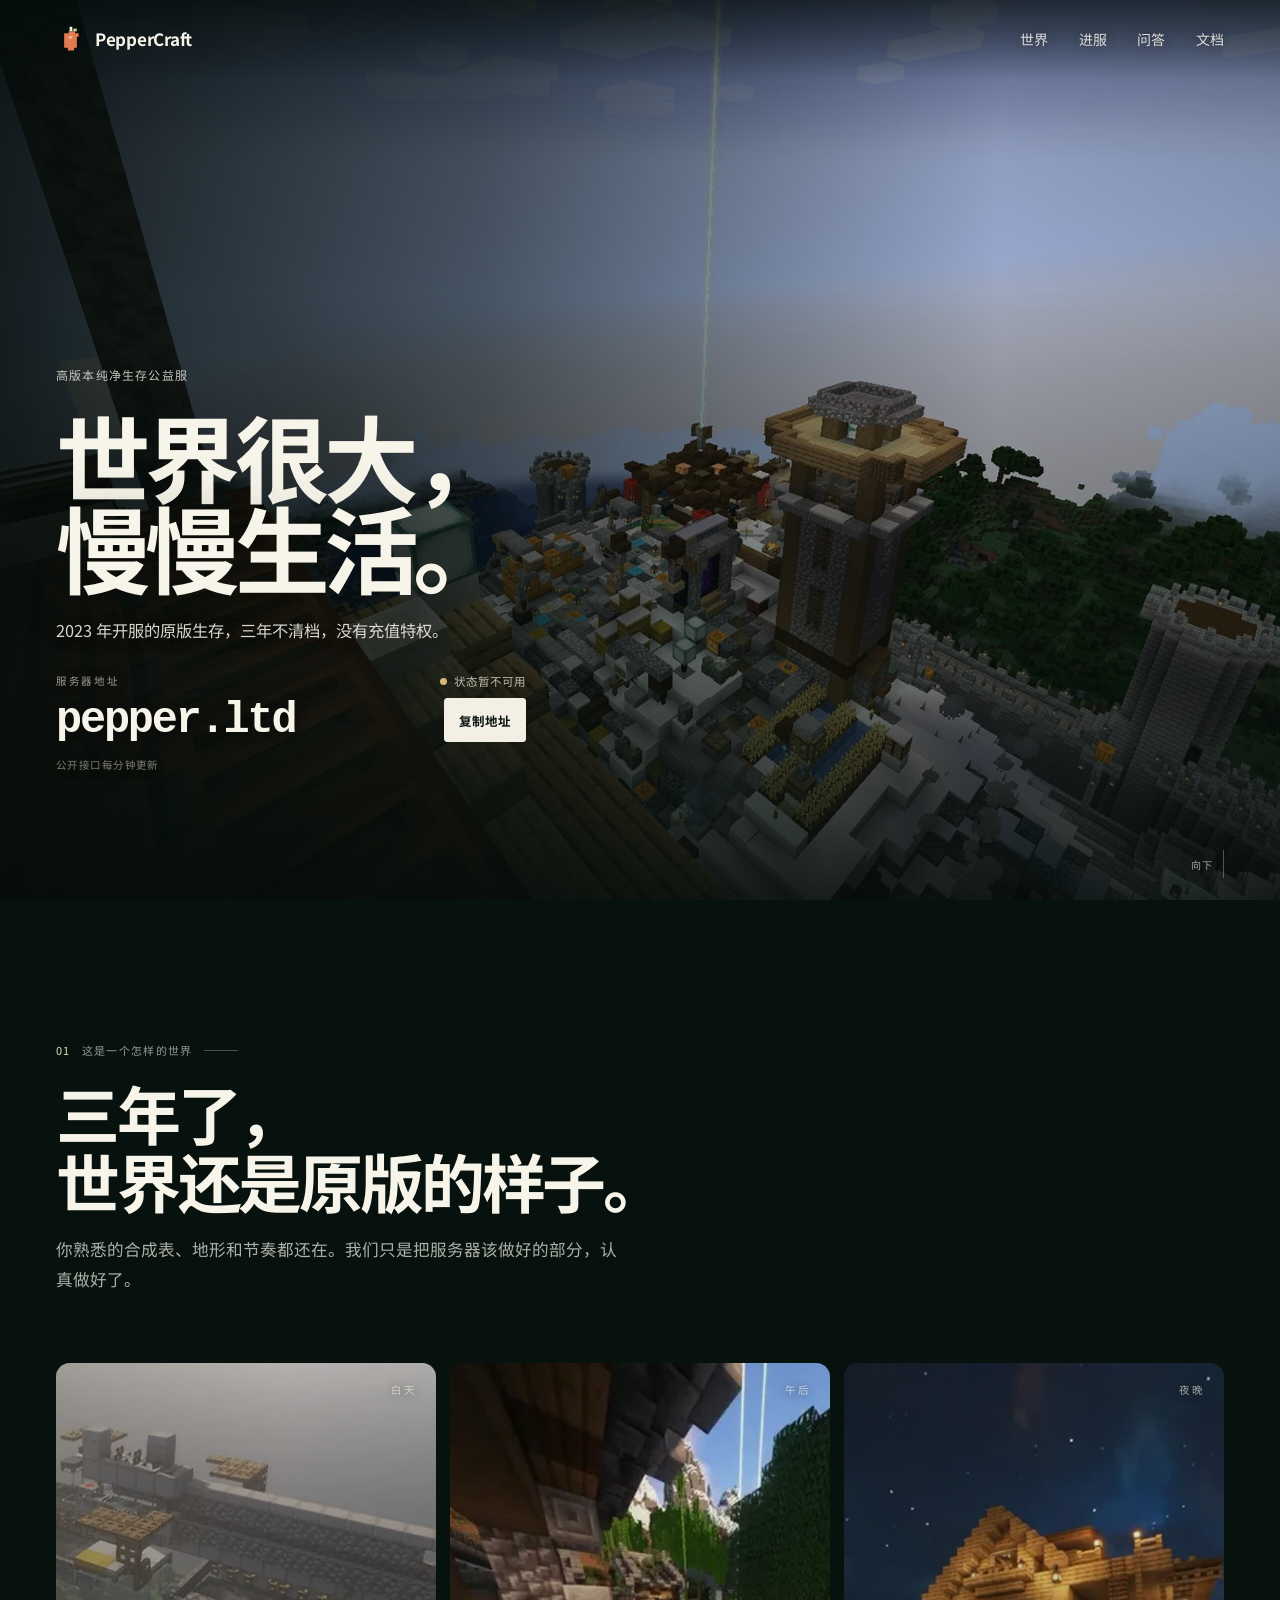
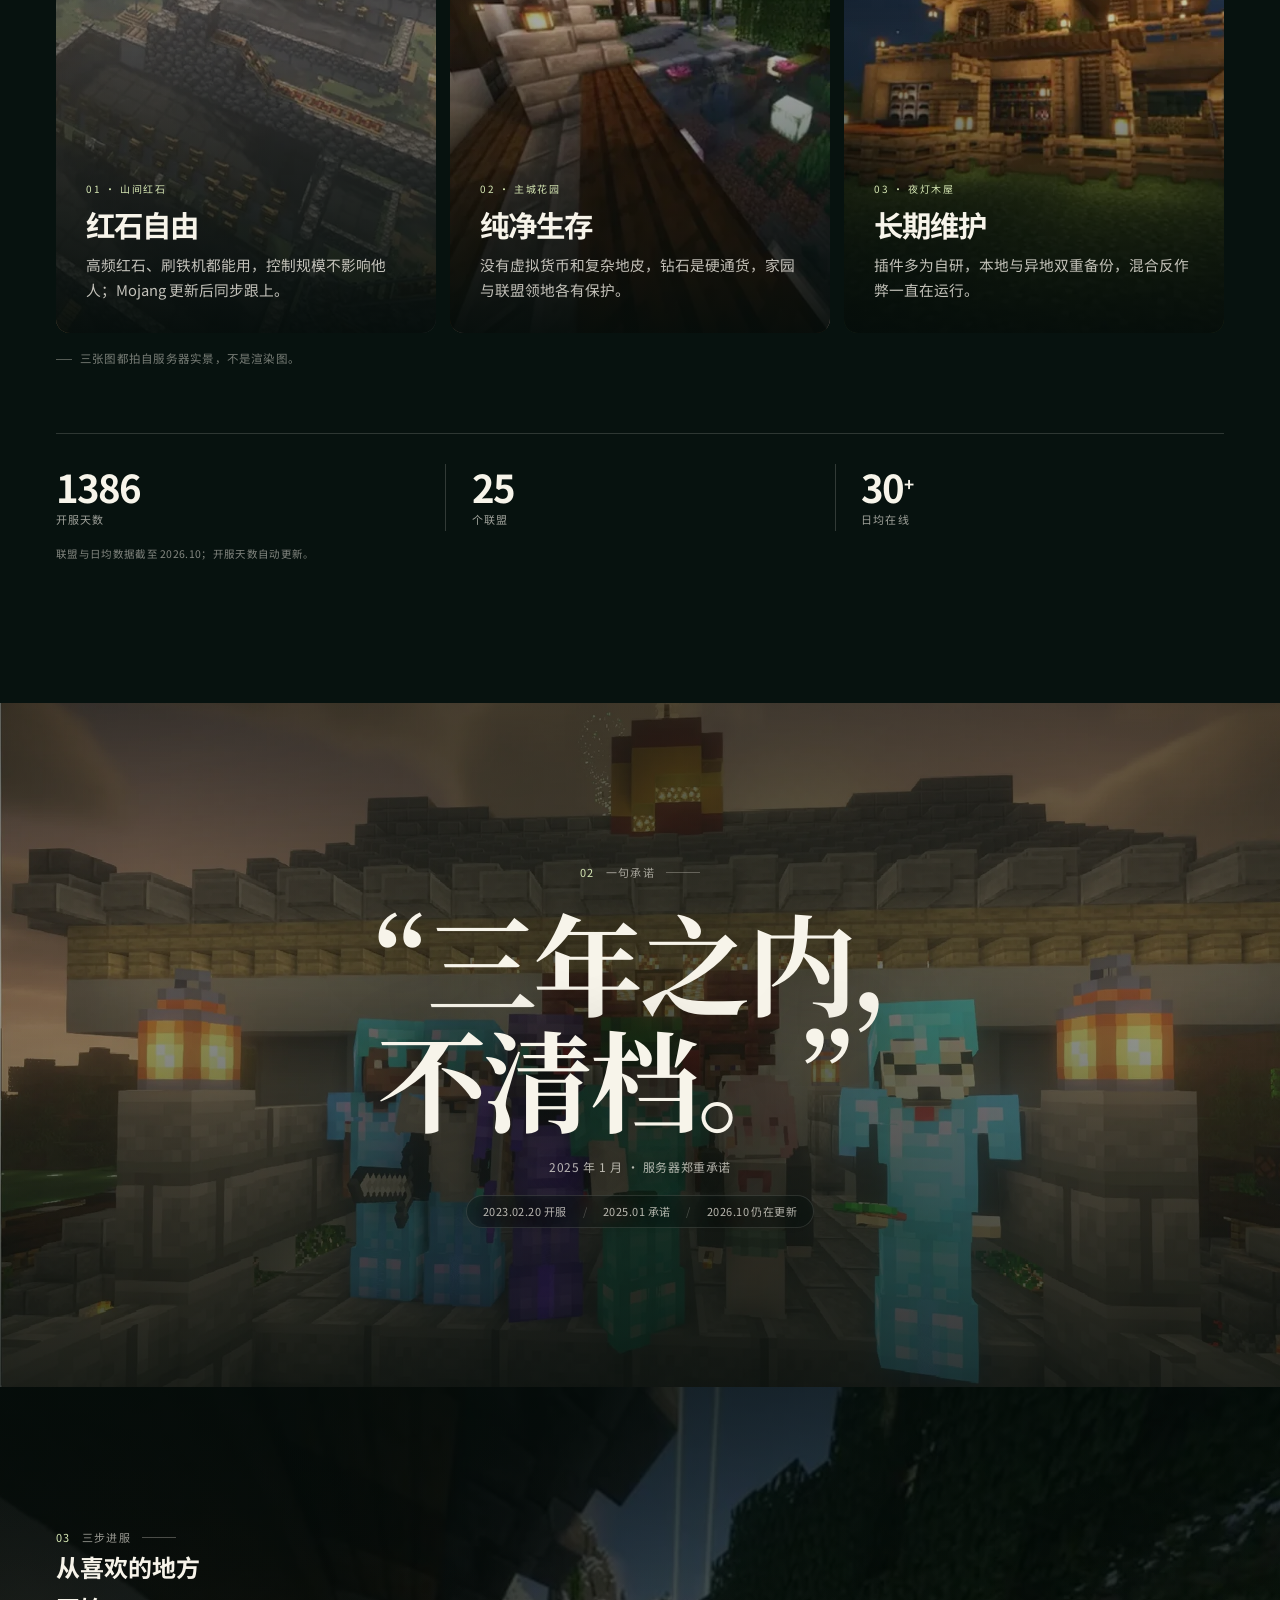
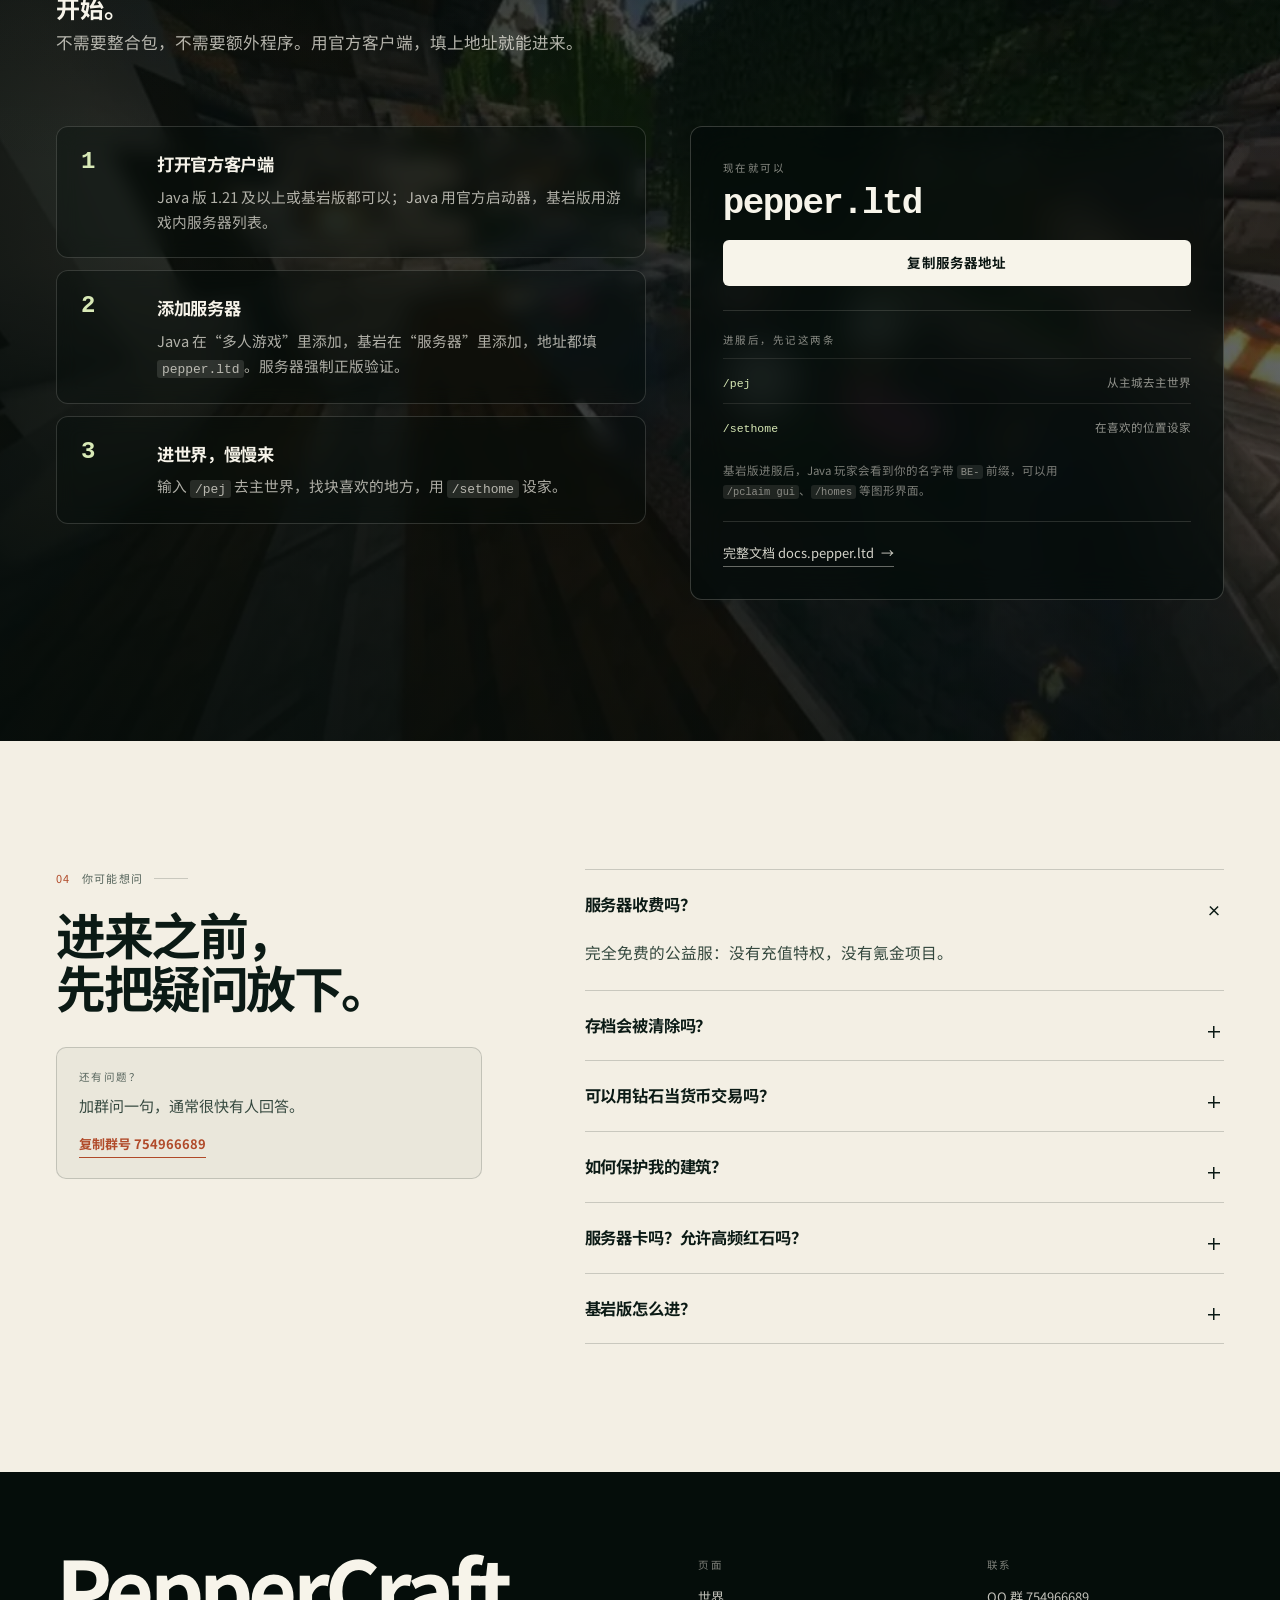
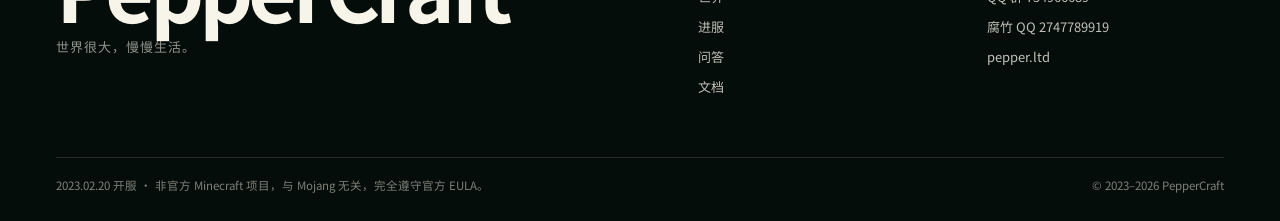
==== commit 36281bda: "Align site copy with the documentation site 对照 docs.pepper.ltd（PepperServer-Document）核对并统一官网站文案：  - " ====
--- a/index.html
+++ b/index.html
@@ -6,7 +6,7 @@
     <title>PepperCraft · 世界很大，慢慢生活</title>
     <meta
       name="description"
-      content="PepperCraft 是 2023 年开服的高版本纯净生存公益服。Java 1.21–26.2 与基岩版可进，三年不清档，没有充值特权。服务器地址 pepper.ltd。"
+      content="PepperCraft 是 2023 年开服的高版本纯净生存公益服。Java 1.21 及以上与基岩版可进，三年不清档，没有充值特权。服务器地址 pepper.ltd。"
     />
     <meta name="theme-color" content="#07120f" />
     <link rel="canonical" href="https://web.pepper.ltd/" />
@@ -14,7 +14,7 @@
     <meta property="og:title" content="PepperCraft · 世界很大，慢慢生活" />
     <meta
       property="og:description"
-      content="原版生存、三年不清档、完全公益。服务器地址 pepper.ltd，Java 1.21–26.2 与基岩版可进。"
+      content="原版生存、三年不清档、完全公益。服务器地址 pepper.ltd，Java 1.21 及以上与基岩版可进。"
     />
     <meta property="og:url" content="https://web.pepper.ltd/" />
     <meta property="og:image" content="https://web.pepper.ltd/assets/img/og.jpg" />
@@ -26,7 +26,7 @@
     <meta name="twitter:title" content="PepperCraft · 世界很大，慢慢生活" />
     <meta
       name="twitter:description"
-      content="原版生存、三年不清档、完全公益。服务器地址 pepper.ltd，Java 1.21–26.2 与基岩版可进。"
+      content="原版生存、三年不清档、完全公益。服务器地址 pepper.ltd，Java 1.21 及以上与基岩版可进。"
     />
     <meta name="twitter:image" content="https://web.pepper.ltd/assets/img/og.jpg" />
     <meta name="twitter:image:alt" content="PepperCraft 首页：主城实景、“世界很大，慢慢生活。”标题与服务器地址 pepper.ltd" />
@@ -50,7 +50,7 @@
         "@type": "GameServer",
         "name": "PepperCraft",
         "url": "https://web.pepper.ltd/",
-        "description": "高版本纯净生存公益服，Java 1.21–26.2 与基岩版可进，三年不清档。",
+        "description": "高版本纯净生存公益服，Java 1.21 及以上与基岩版可进，三年不清档。",
         "game": "Minecraft"
       }
     </script>
@@ -81,7 +81,7 @@
             "name": "可以用钻石当货币交易吗？",
             "acceptedAnswer": {
               "@type": "Answer",
-              "text": "可以，钻石就是通用货币。建议用 /diamond save <数量> 存入银行，用 /pay 转账，避免丢失。"
+              "text": "可以，钻石就是通用货币。建议用 /bank add <数量> 存入银行，用 /pay 转账，避免丢失。"
             }
           },
           {
@@ -89,7 +89,7 @@
             "name": "如何保护我的建筑？",
             "acceptedAnswer": {
               "@type": "Answer",
-              "text": "输入 /pclaim auto 一键圈出家园领地；加入或创建联盟（/union）后，还能用 /gclaim 圈联盟公共领地。"
+              "text": "手持普通金锄，左键点第一个角、右键点对角，再输入 /pclaim create <名字> 圈出个人领地；加入或创建联盟（/union）后，还能用 /gclaim create <名字> 圈联盟公共领地。"
             }
           },
           {
@@ -97,7 +97,7 @@
             "name": "服务器卡吗？允许高频红石吗？",
             "acceptedAnswer": {
               "@type": "Answer",
-              "text": "高性能硬件与优化配置，允许高频红石、刷铁机、地毯 / TNT 复制，同时有反作弊保障公平。"
+              "text": "高性能硬件与优化配置，同时有反作弊保障公平。允许高频红石、刷铁机；大型红石与高频操作请控制规模。禁止利用漏洞复制物品或刷取经济，发现漏洞请报告管理组。"
             }
           },
           {
@@ -105,7 +105,7 @@
             "name": "基岩版怎么进？",
             "acceptedAnswer": {
               "@type": "Answer",
-              "text": "在游戏的服务器列表里添加 pepper.ltd；进服后名字前会带一个点，可以用 /tpgui、/homegui 等表单。"
+              "text": "在游戏的“服务器”里添加 pepper.ltd；进服后 Java 玩家会看到你的名字带 BE- 前缀，可以用 /pclaim gui、/homes 等图形界面。"
             }
           }
         ]
@@ -229,7 +229,7 @@
               <div class="tile-body">
                 <span class="tile-index">01 · 山间红石</span>
                 <h3>红石自由</h3>
-                <p>高频红石、刷铁机、地毯与 TNT 复制都能用，Mojang 更新后同步跟上。</p>
+                <p>高频红石、刷铁机都能用，控制规模不影响他人；Mojang 更新后同步跟上。</p>
               </div>
             </article>
 
@@ -347,7 +347,7 @@
                 <span class="step-number">1</span>
                 <div>
                   <h3>打开官方客户端</h3>
-                  <p>Java 版 1.21–26.2 或基岩版都可以；Java 用官方启动器，基岩版用游戏内服务器列表。</p>
+                  <p>Java 版 1.21 及以上或基岩版都可以；Java 用官方启动器，基岩版用游戏内服务器列表。</p>
                 </div>
               </li>
               <li>
@@ -381,7 +381,7 @@
                 </dl>
               </div>
 
-              <p class="panel-note">基岩版进服后可用 <code>/tpgui</code>、<code>/homegui</code> 等表单。</p>
+              <p class="panel-note">基岩版进服后，Java 玩家会看到你的名字带 <code>BE-</code> 前缀，可以用 <code>/pclaim gui</code>、<code>/homes</code> 等图形界面。</p>
 
               <div class="panel-foot">
                 <a class="text-link" href="https://docs.pepper.ltd" target="_blank" rel="noopener">
@@ -419,19 +419,19 @@
             </details>
             <details>
               <summary>可以用钻石当货币交易吗？</summary>
-              <p>可以，钻石就是通用货币。建议用 <code>/diamond save &lt;数量&gt;</code> 存入银行，用 <code>/pay</code> 转账，避免丢失。</p>
+              <p>可以，钻石就是通用货币。建议用 <code>/bank add &lt;数量&gt;</code> 存入银行，用 <code>/pay</code> 转账，避免丢失。</p>
             </details>
             <details>
               <summary>如何保护我的建筑？</summary>
-              <p>输入 <code>/pclaim auto</code> 一键圈出家园领地；加入或创建联盟（<code>/union</code>）后，还能用 <code>/gclaim</code> 圈联盟公共领地。</p>
+              <p>手持普通金锄，左键点第一个角、右键点对角，再输入 <code>/pclaim create &lt;名字&gt;</code> 圈出个人领地；加入或创建联盟（<code>/union</code>）后，还能用 <code>/gclaim create &lt;名字&gt;</code> 圈联盟公共领地。</p>
             </details>
             <details>
               <summary>服务器卡吗？允许高频红石吗？</summary>
-              <p>高性能硬件与优化配置，允许高频红石、刷铁机、地毯 / TNT 复制，同时有反作弊保障公平。</p>
+              <p>高性能硬件与优化配置，同时有反作弊保障公平。允许高频红石、刷铁机；大型红石与高频操作请控制规模。禁止利用漏洞复制物品或刷取经济，发现漏洞请报告管理组。</p>
             </details>
             <details>
               <summary>基岩版怎么进？</summary>
-              <p>在游戏的“服务器”里添加 <code>pepper.ltd</code>；进服后名字前会带一个点，可以用 <code>/tpgui</code>、<code>/homegui</code> 等表单。</p>
+              <p>在游戏的“服务器”里添加 <code>pepper.ltd</code>；进服后 Java 玩家会看到你的名字带 <code>BE-</code> 前缀，可以用 <code>/pclaim gui</code>、<code>/homes</code> 等图形界面。</p>
             </details>
           </div>
         </div>
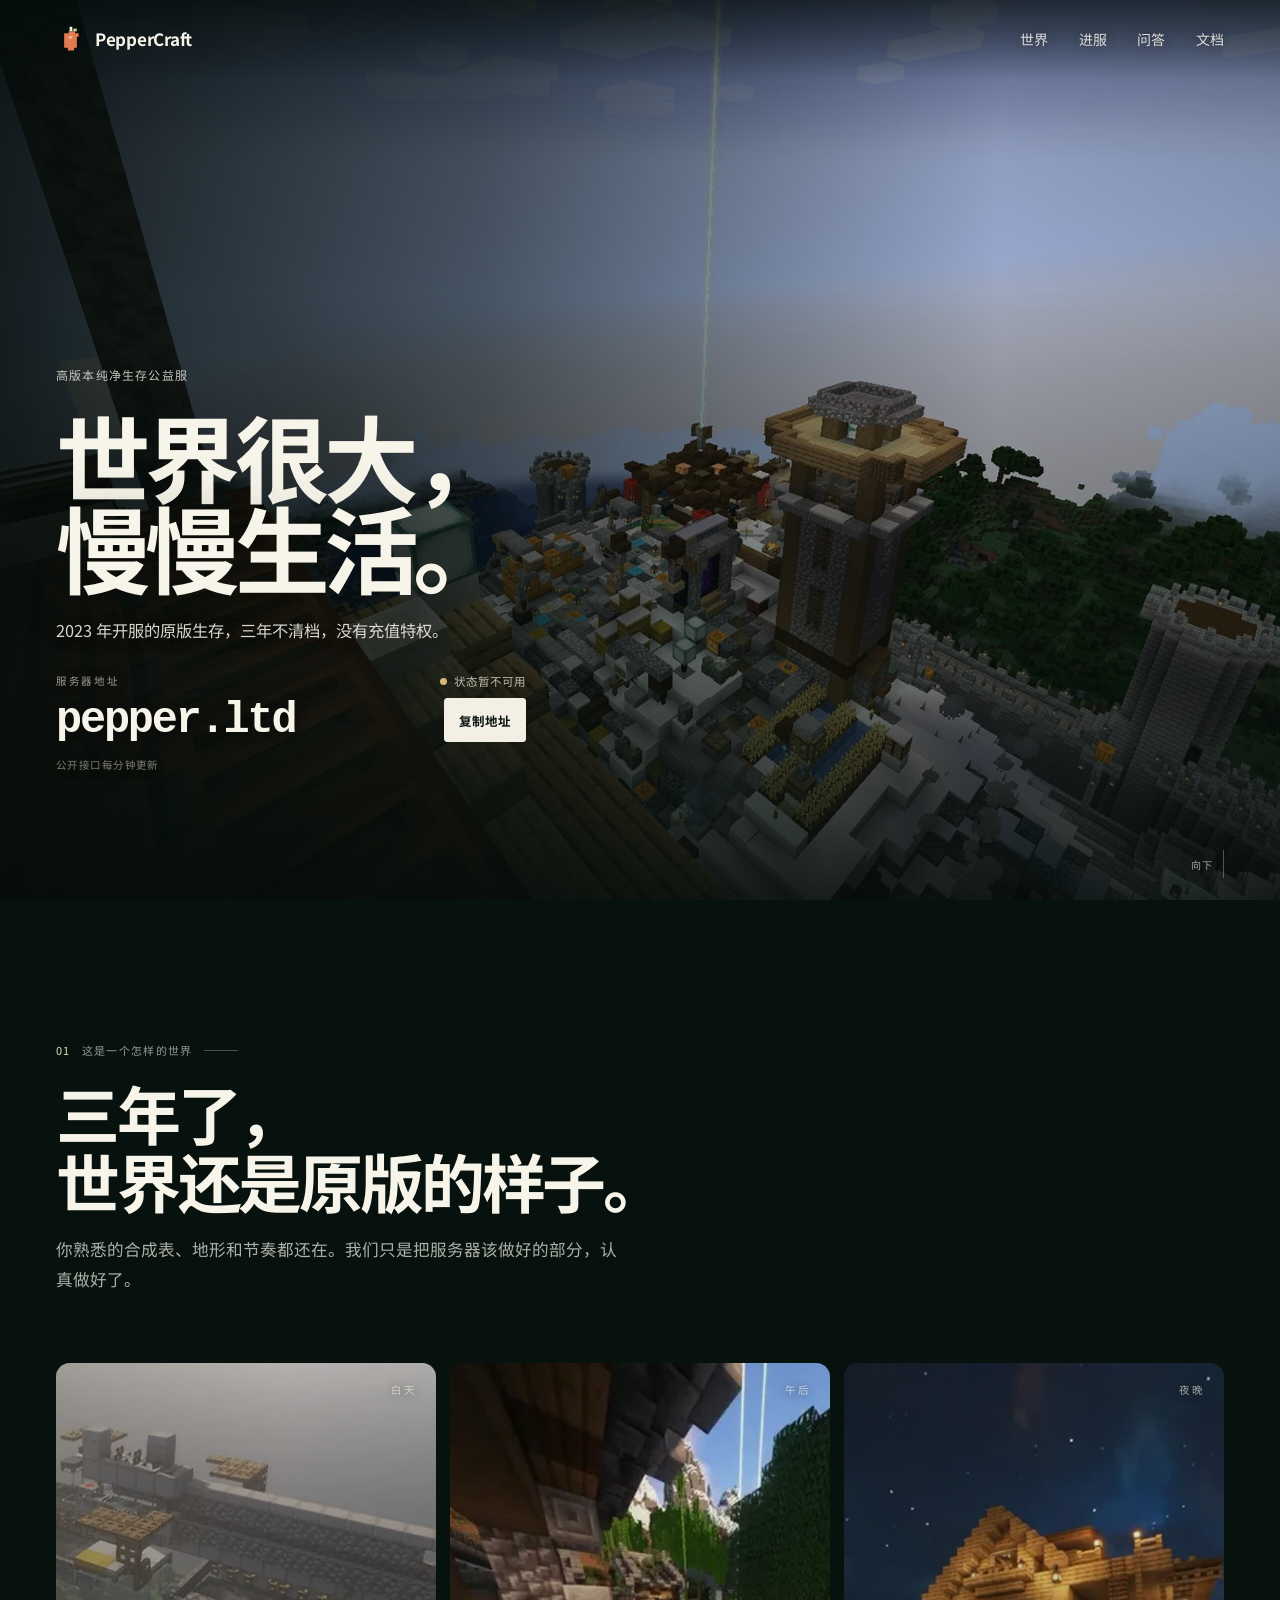
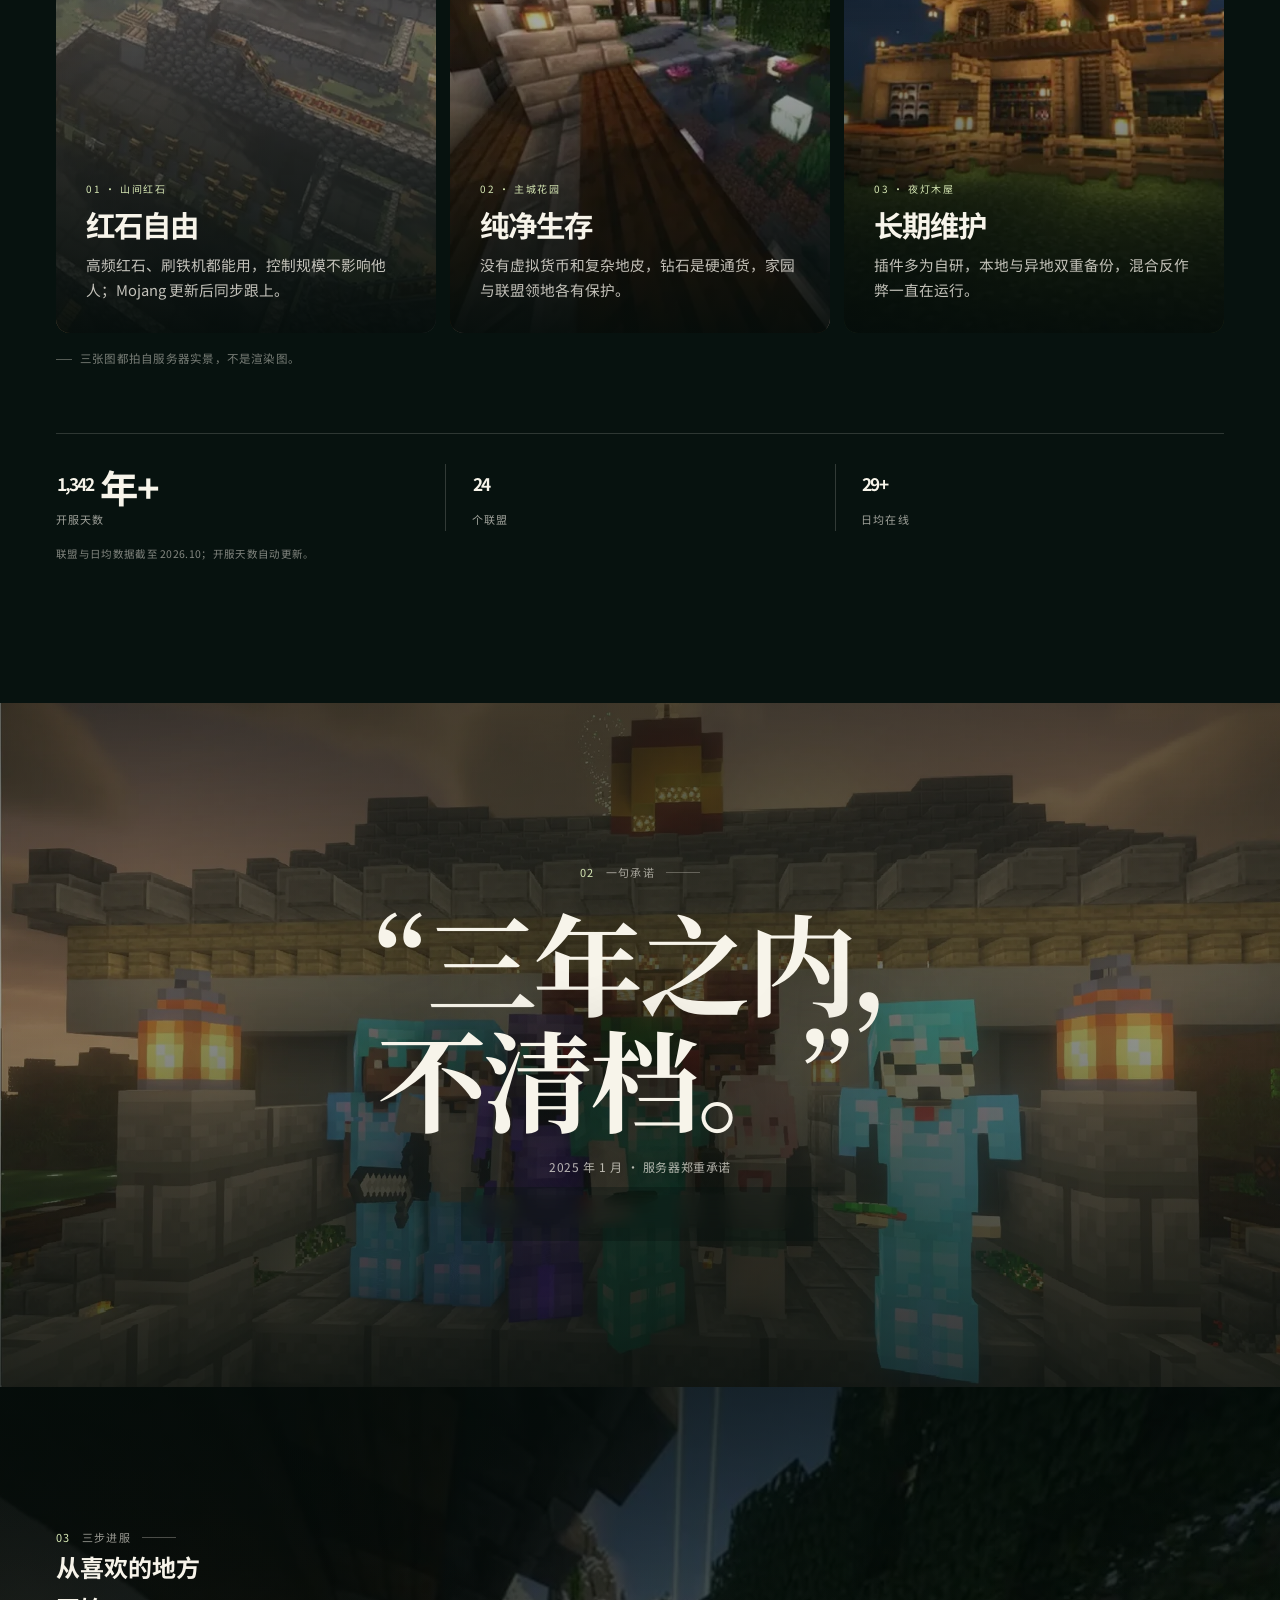
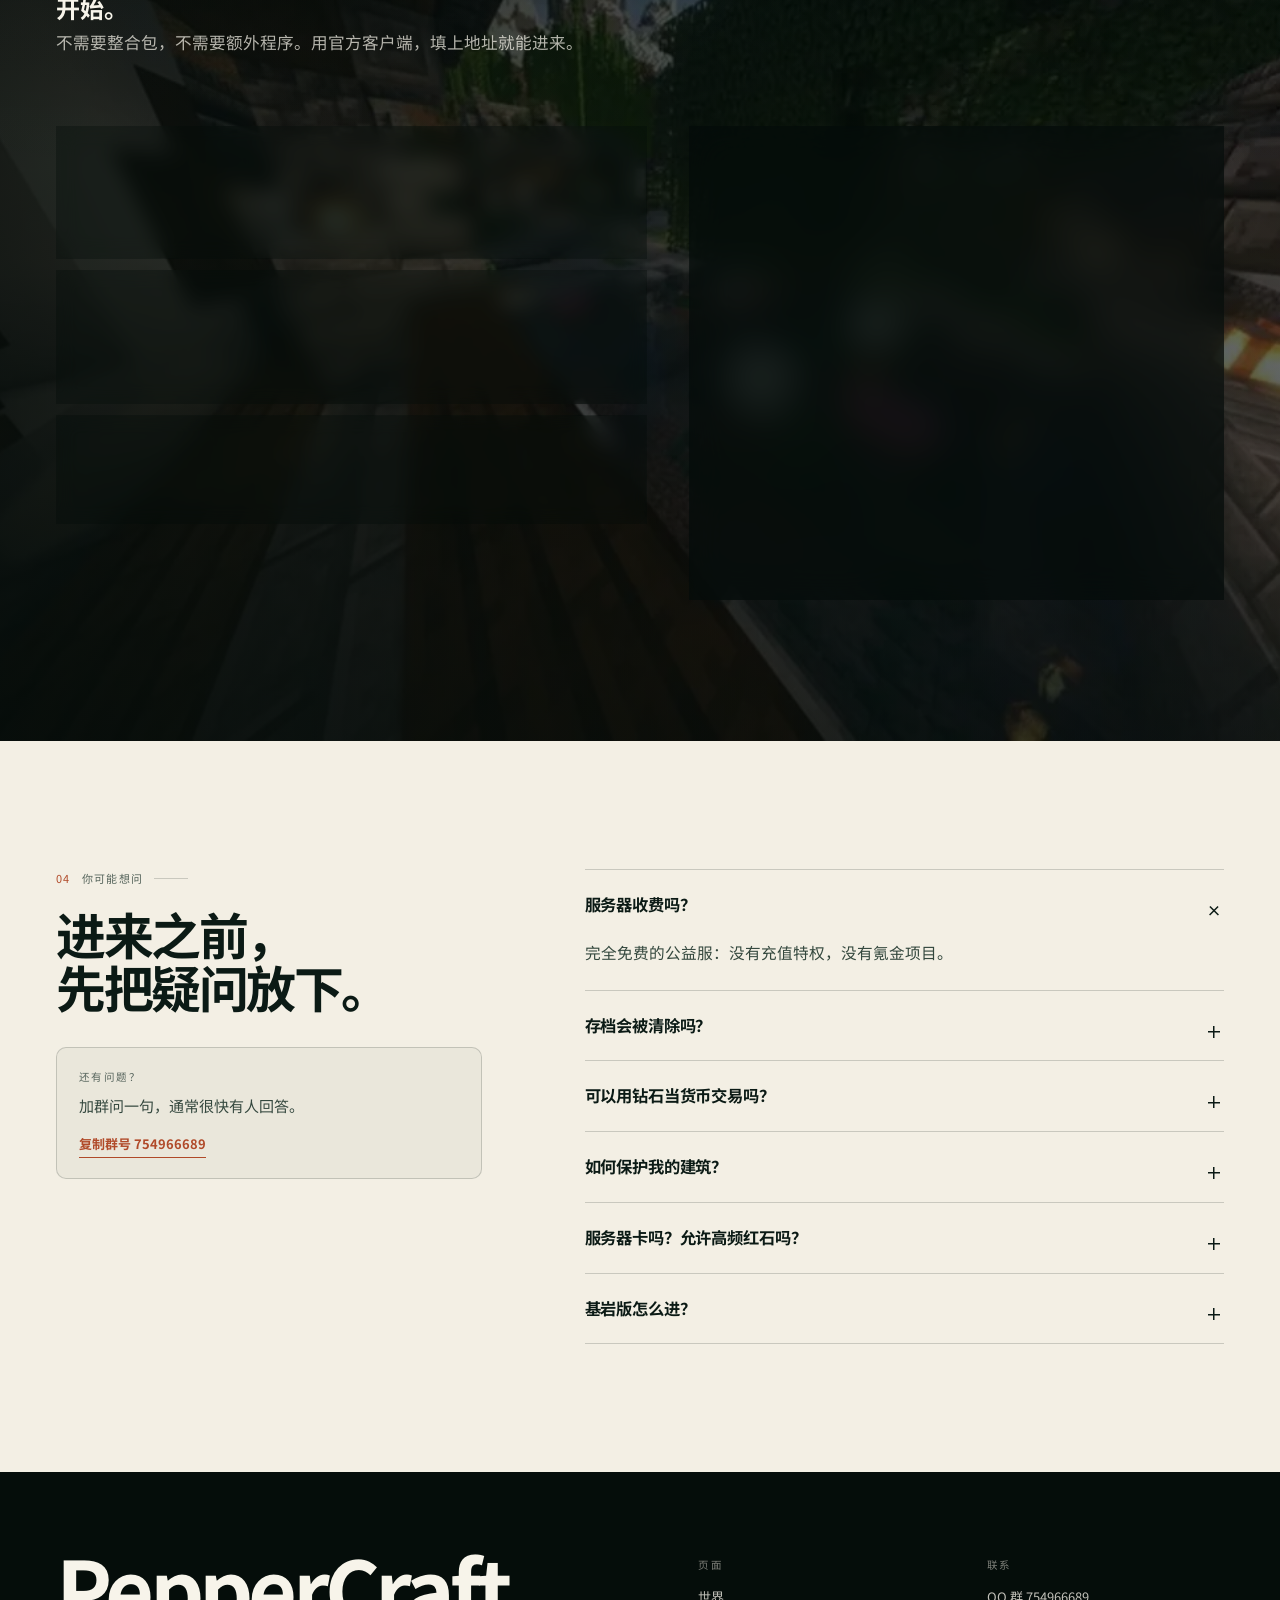
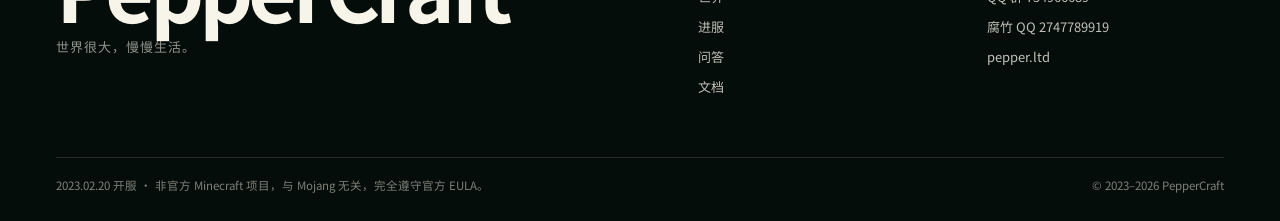
==== commit 62f83d57: "Add count-up animation to the world stats numbers 三个世界数据（开服天数 / 个联盟 / 日均在线）进入视口时从 0 滚动到目标值， 先快后慢约 1." ====
--- a/index.html
+++ b/index.html
@@ -274,15 +274,15 @@
 
           <div class="world-stats" aria-label="服务器数据">
             <div class="stat">
-              <span class="stat-number" data-days>3 年+</span>
+              <span class="stat-number" data-days><span class="stat-value">3</span> 年+</span>
               <span class="stat-label">开服天数</span>
             </div>
             <div class="stat">
-              <span class="stat-number">25</span>
+              <span class="stat-number"><span class="stat-value">25</span></span>
               <span class="stat-label">个联盟</span>
             </div>
             <div class="stat">
-              <span class="stat-number">30<span>+</span></span>
+              <span class="stat-number"><span class="stat-value">30</span><span>+</span></span>
               <span class="stat-label">日均在线</span>
             </div>
           </div>
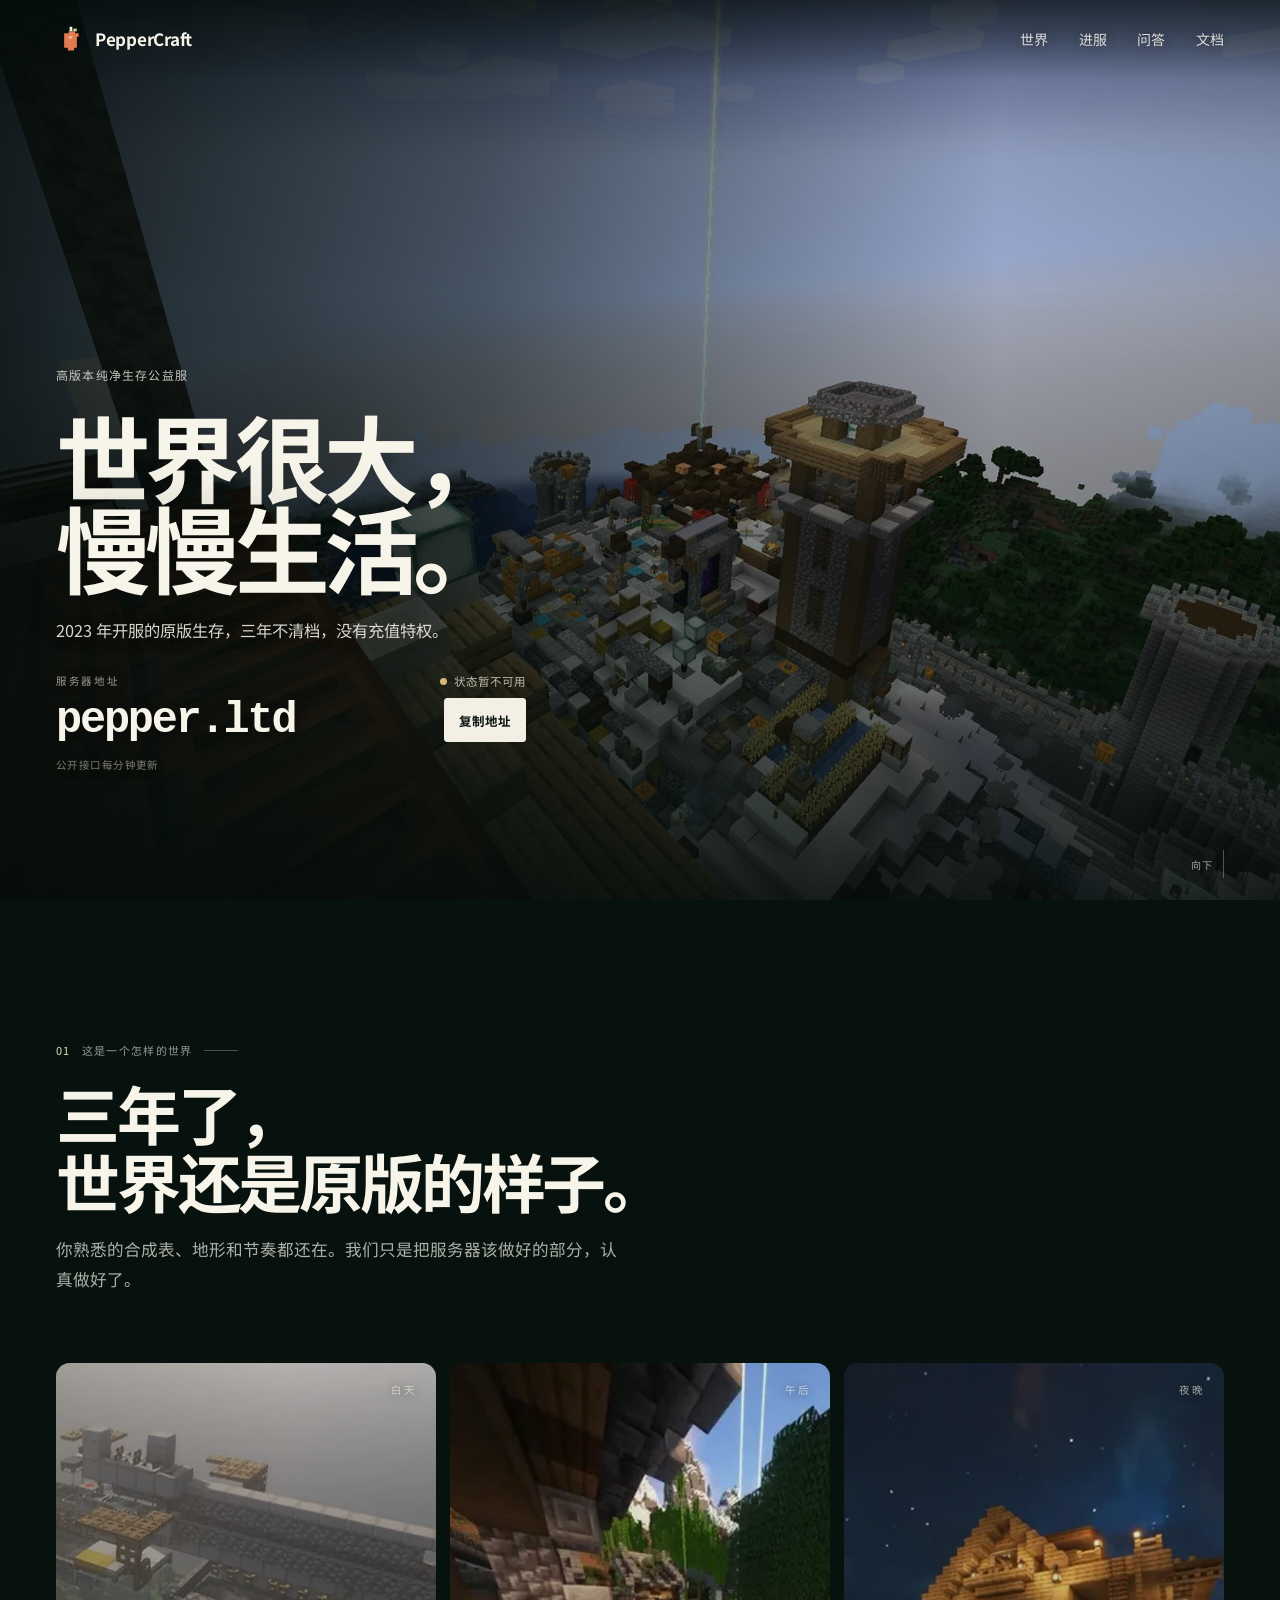
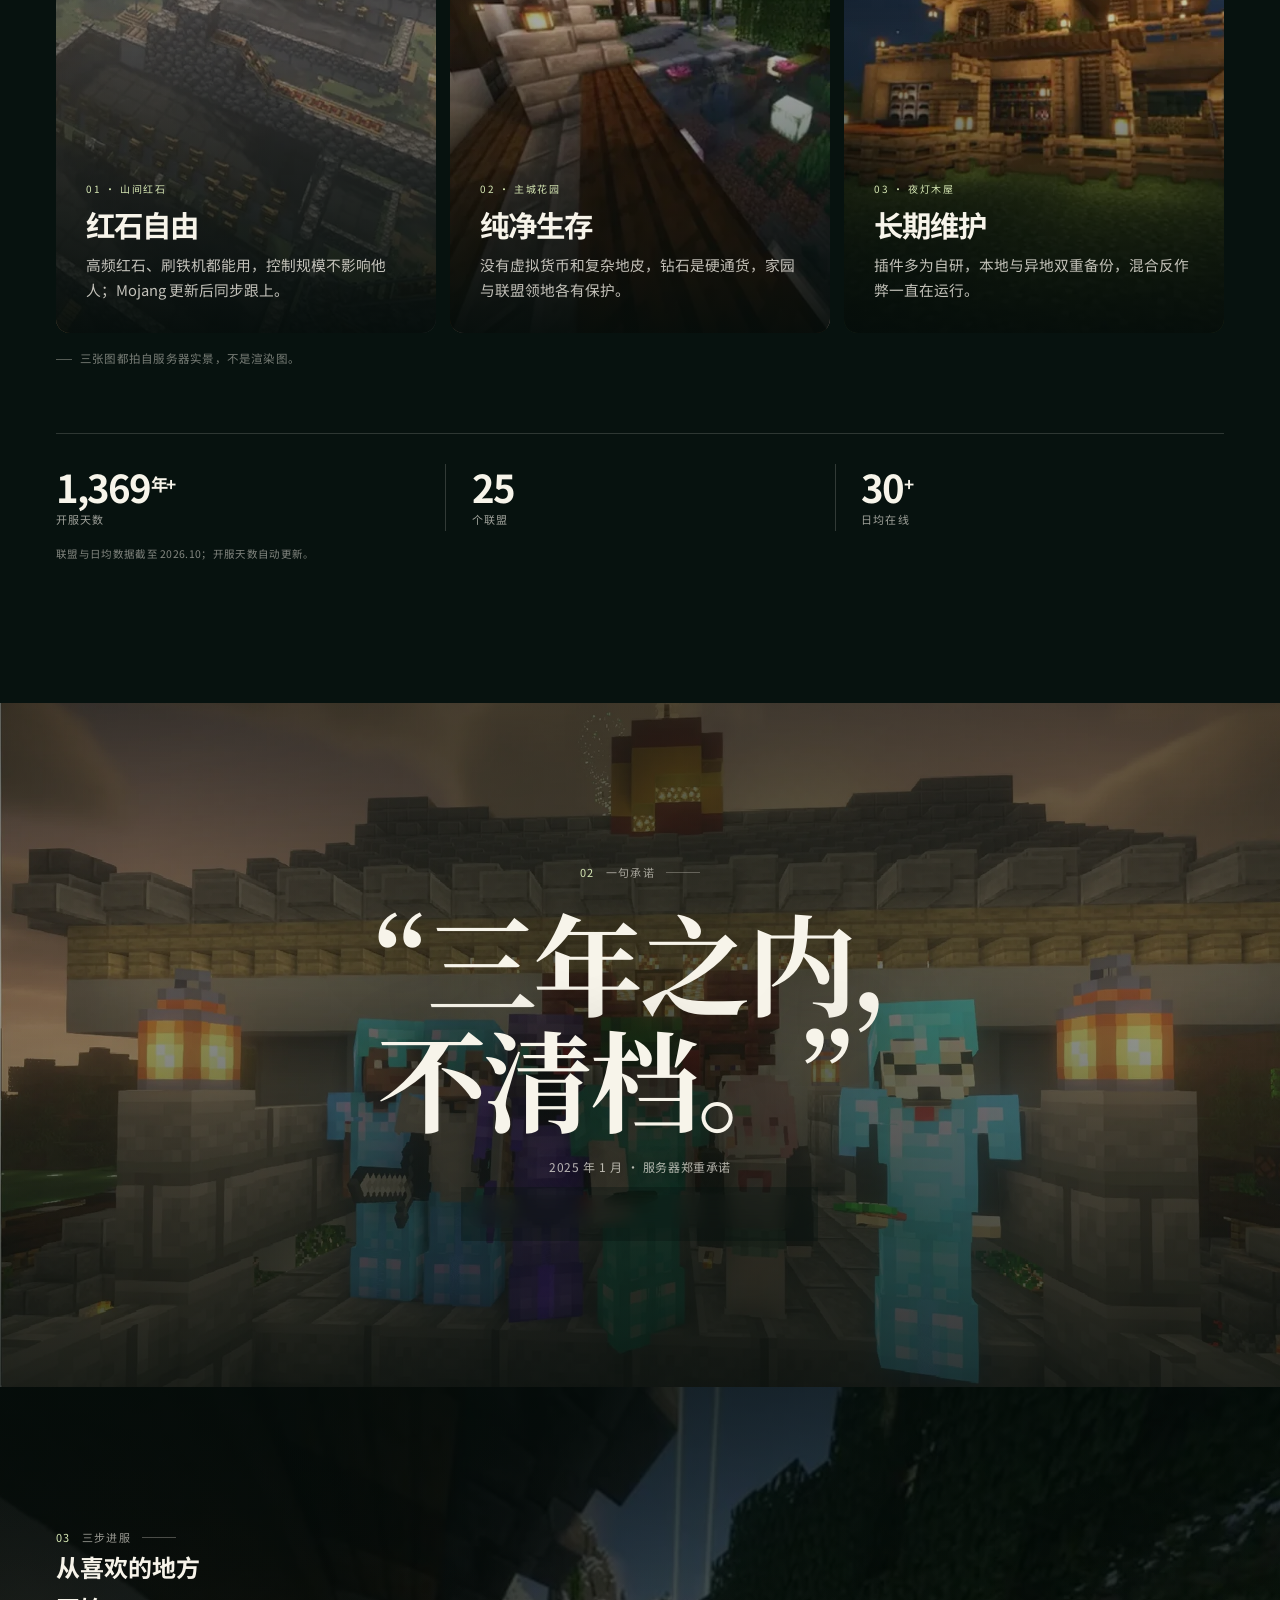
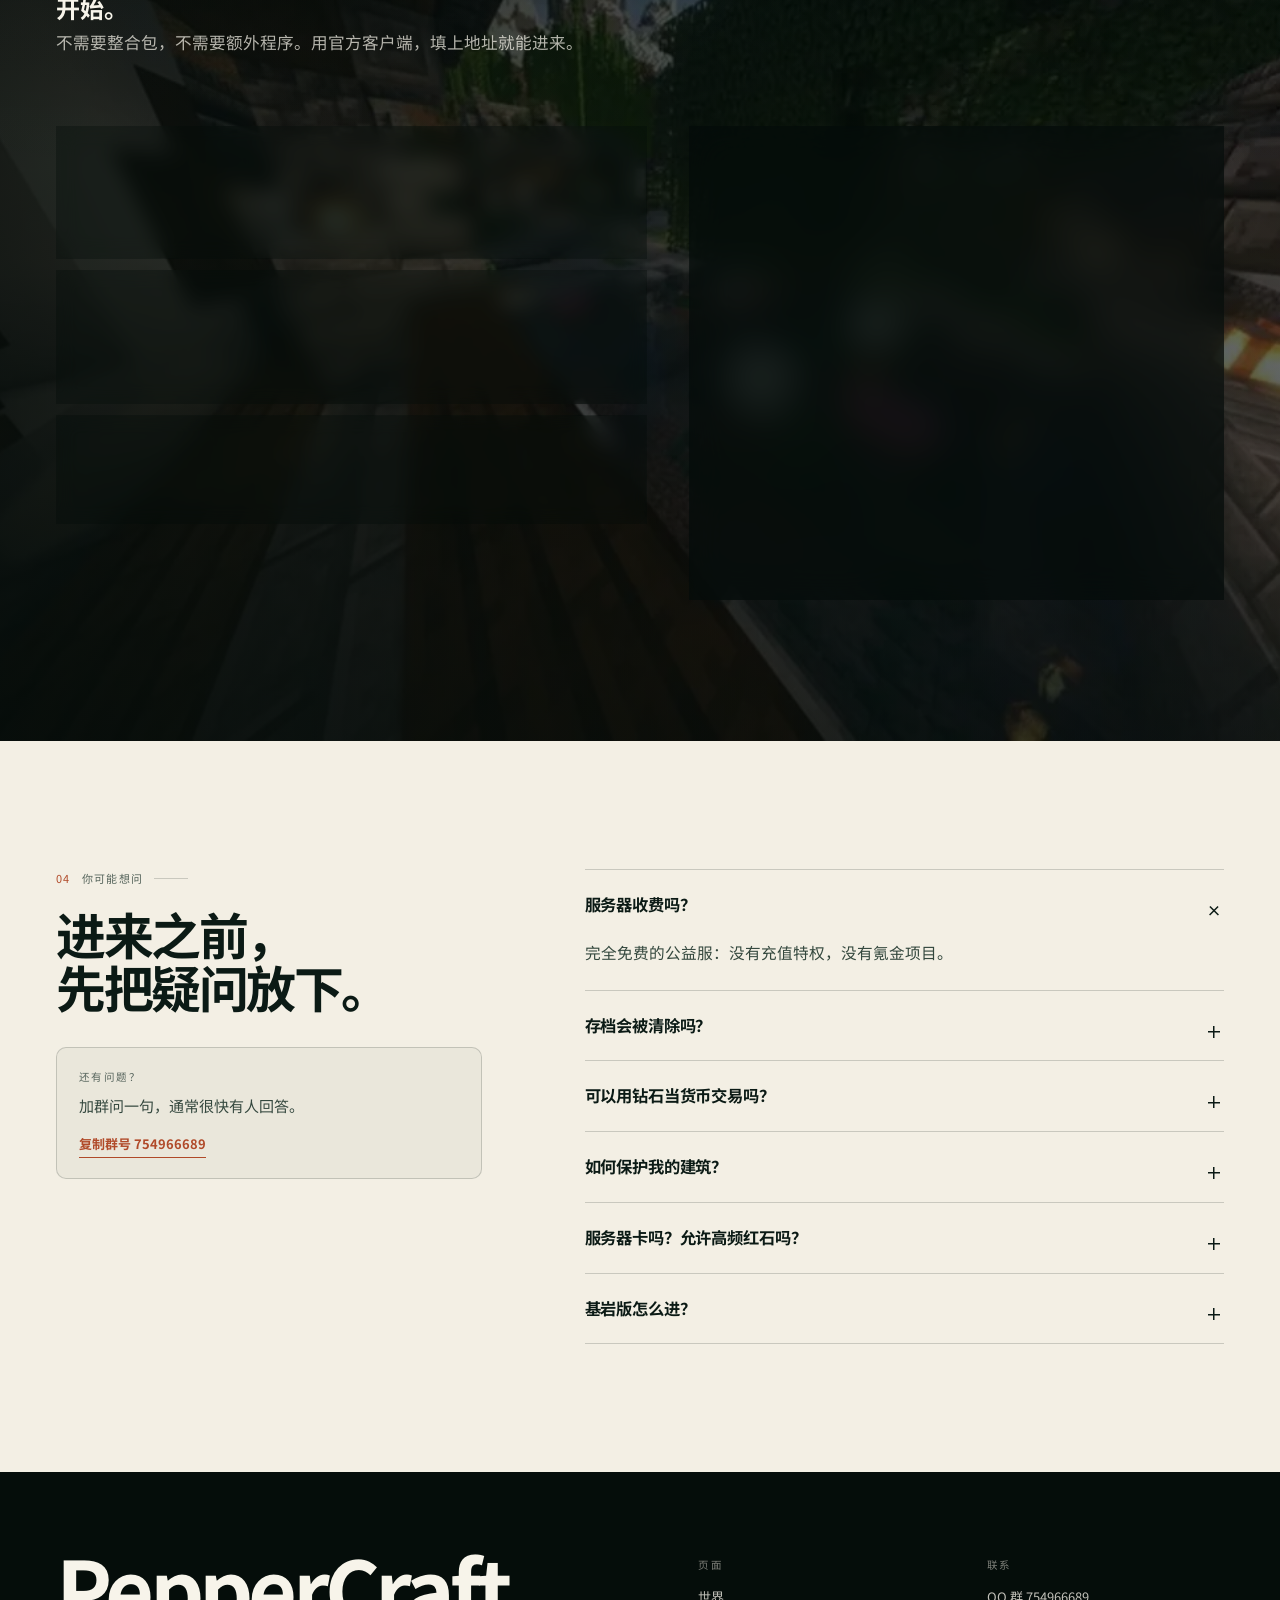
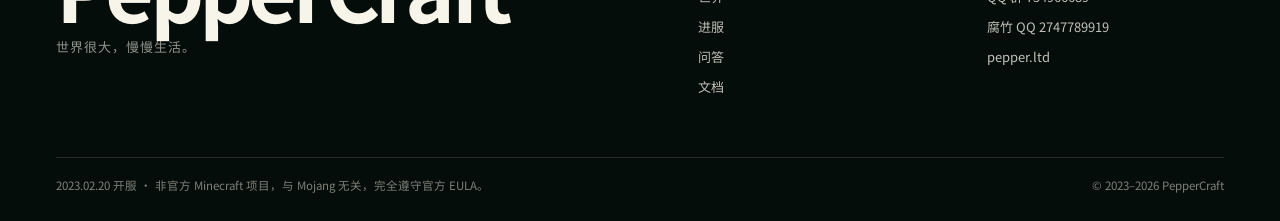
==== commit eff3fb52: "Make the days suffix use the same superscript rule as the plus 「1,345 年+」里的「年+」是裸文本节点，不受 .stat-numbe" ====
--- a/index.html
+++ b/index.html
@@ -274,7 +274,7 @@
 
           <div class="world-stats" aria-label="服务器数据">
             <div class="stat">
-              <span class="stat-number" data-days><span class="stat-value">3</span> 年+</span>
+              <span class="stat-number" data-days><span class="stat-value">3</span><span class="stat-suffix">年+</span></span>
               <span class="stat-label">开服天数</span>
             </div>
             <div class="stat">
@@ -282,7 +282,7 @@
               <span class="stat-label">个联盟</span>
             </div>
             <div class="stat">
-              <span class="stat-number"><span class="stat-value">30</span><span>+</span></span>
+              <span class="stat-number"><span class="stat-value">30</span><span class="stat-suffix">+</span></span>
               <span class="stat-label">日均在线</span>
             </div>
           </div>
--- a/assets/css/style.css
+++ b/assets/css/style.css
@@ -926,7 +926,9 @@
   font-size: clamp(1.8rem, 3vw, 2.6rem);
 }
 
-.stat-number span {
+/* 角标（“1,345 年+”里的“年+”、“30+”里的“+”）。必须显式挂 .stat-suffix：
+   裸文本节点不受元素选择器影响，曾导致“年+”与“+”一大一小。 */
+.stat-number > .stat-suffix {
   margin-left: 1px;
   font-size: 0.45em;
   font-weight: 600;
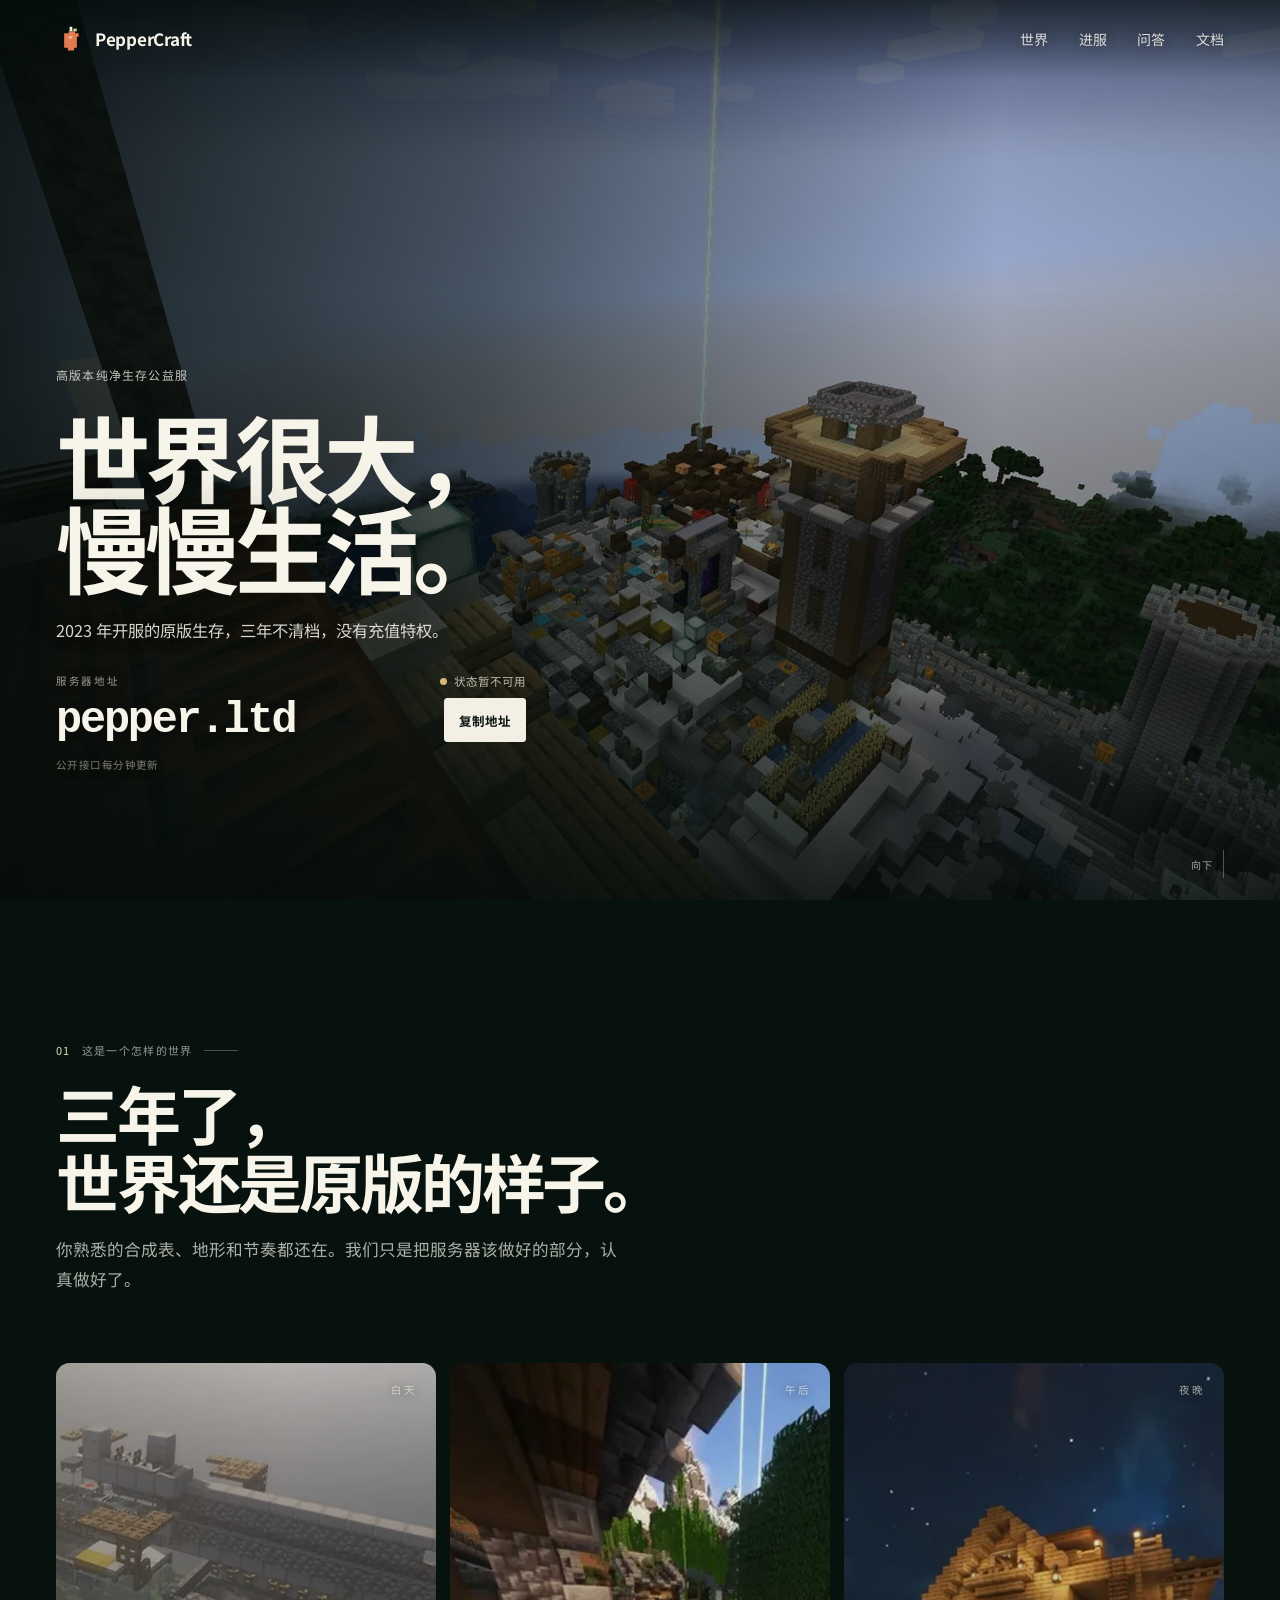
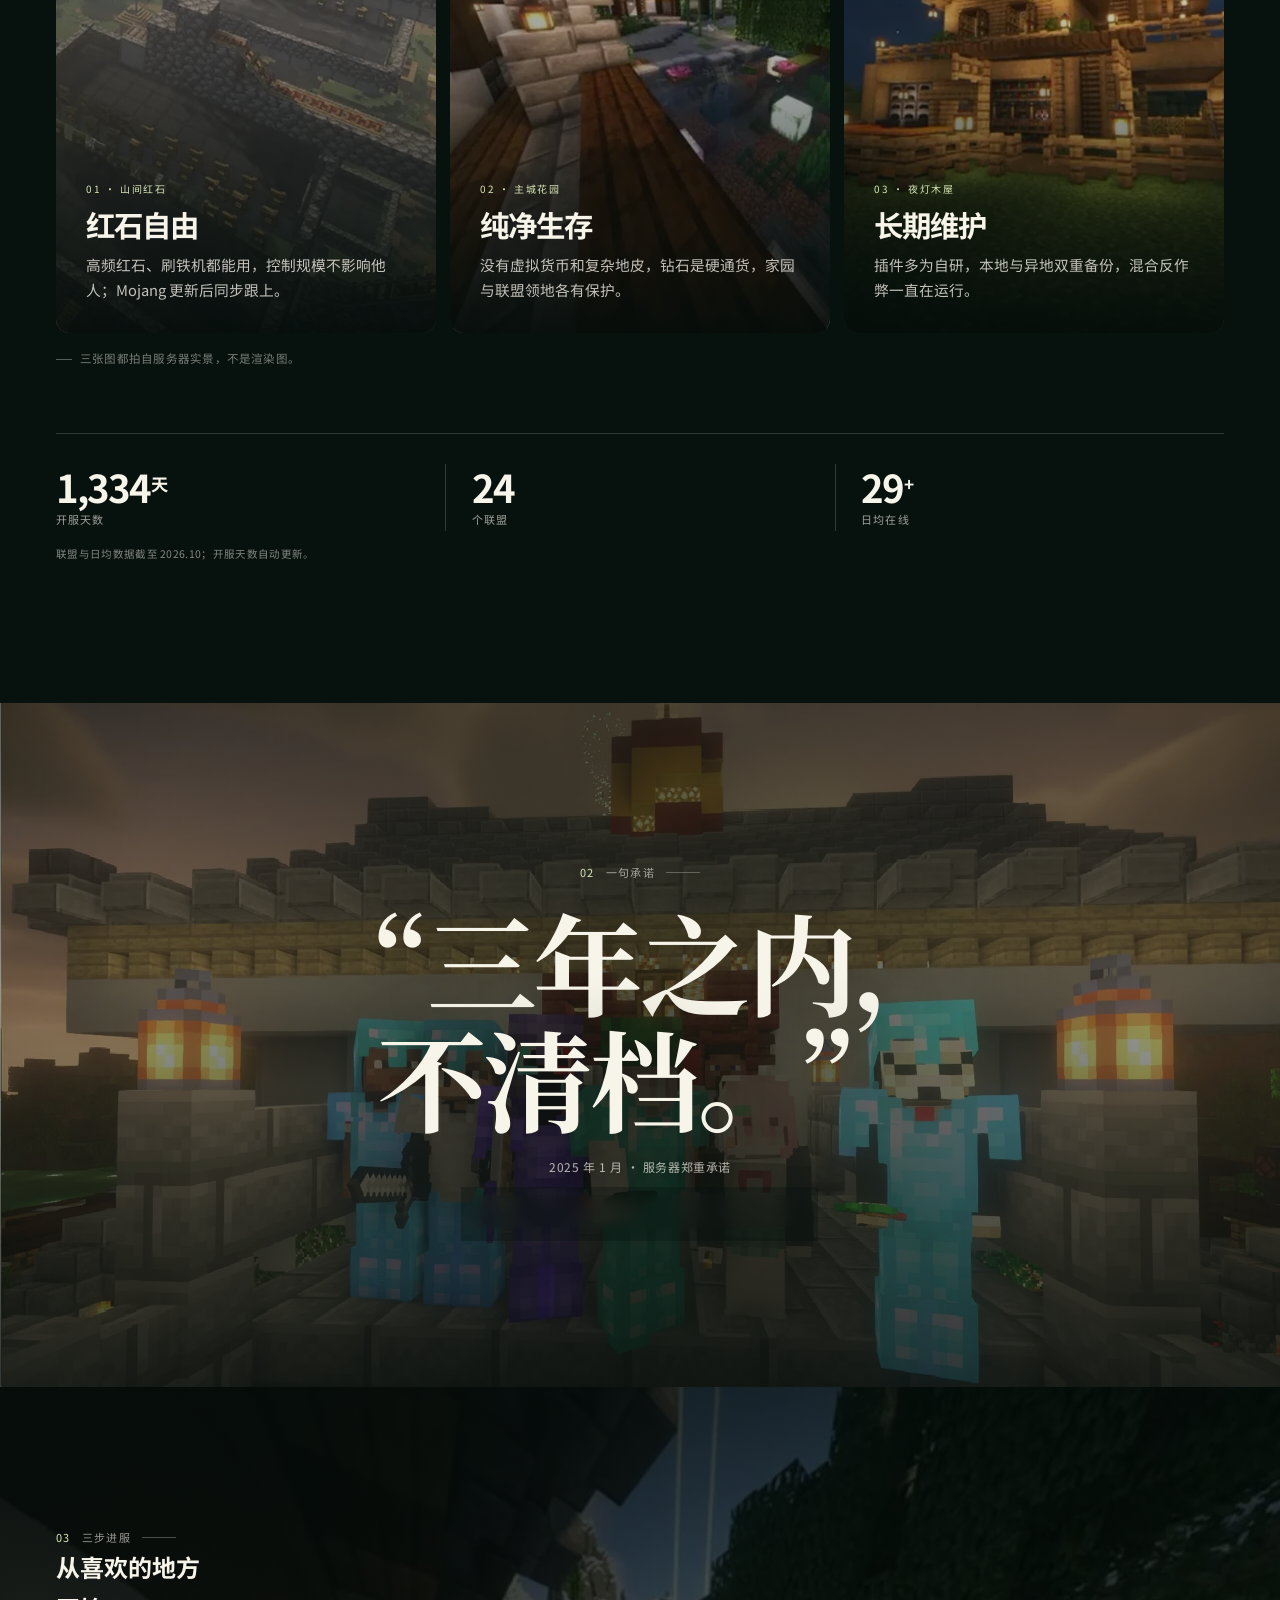
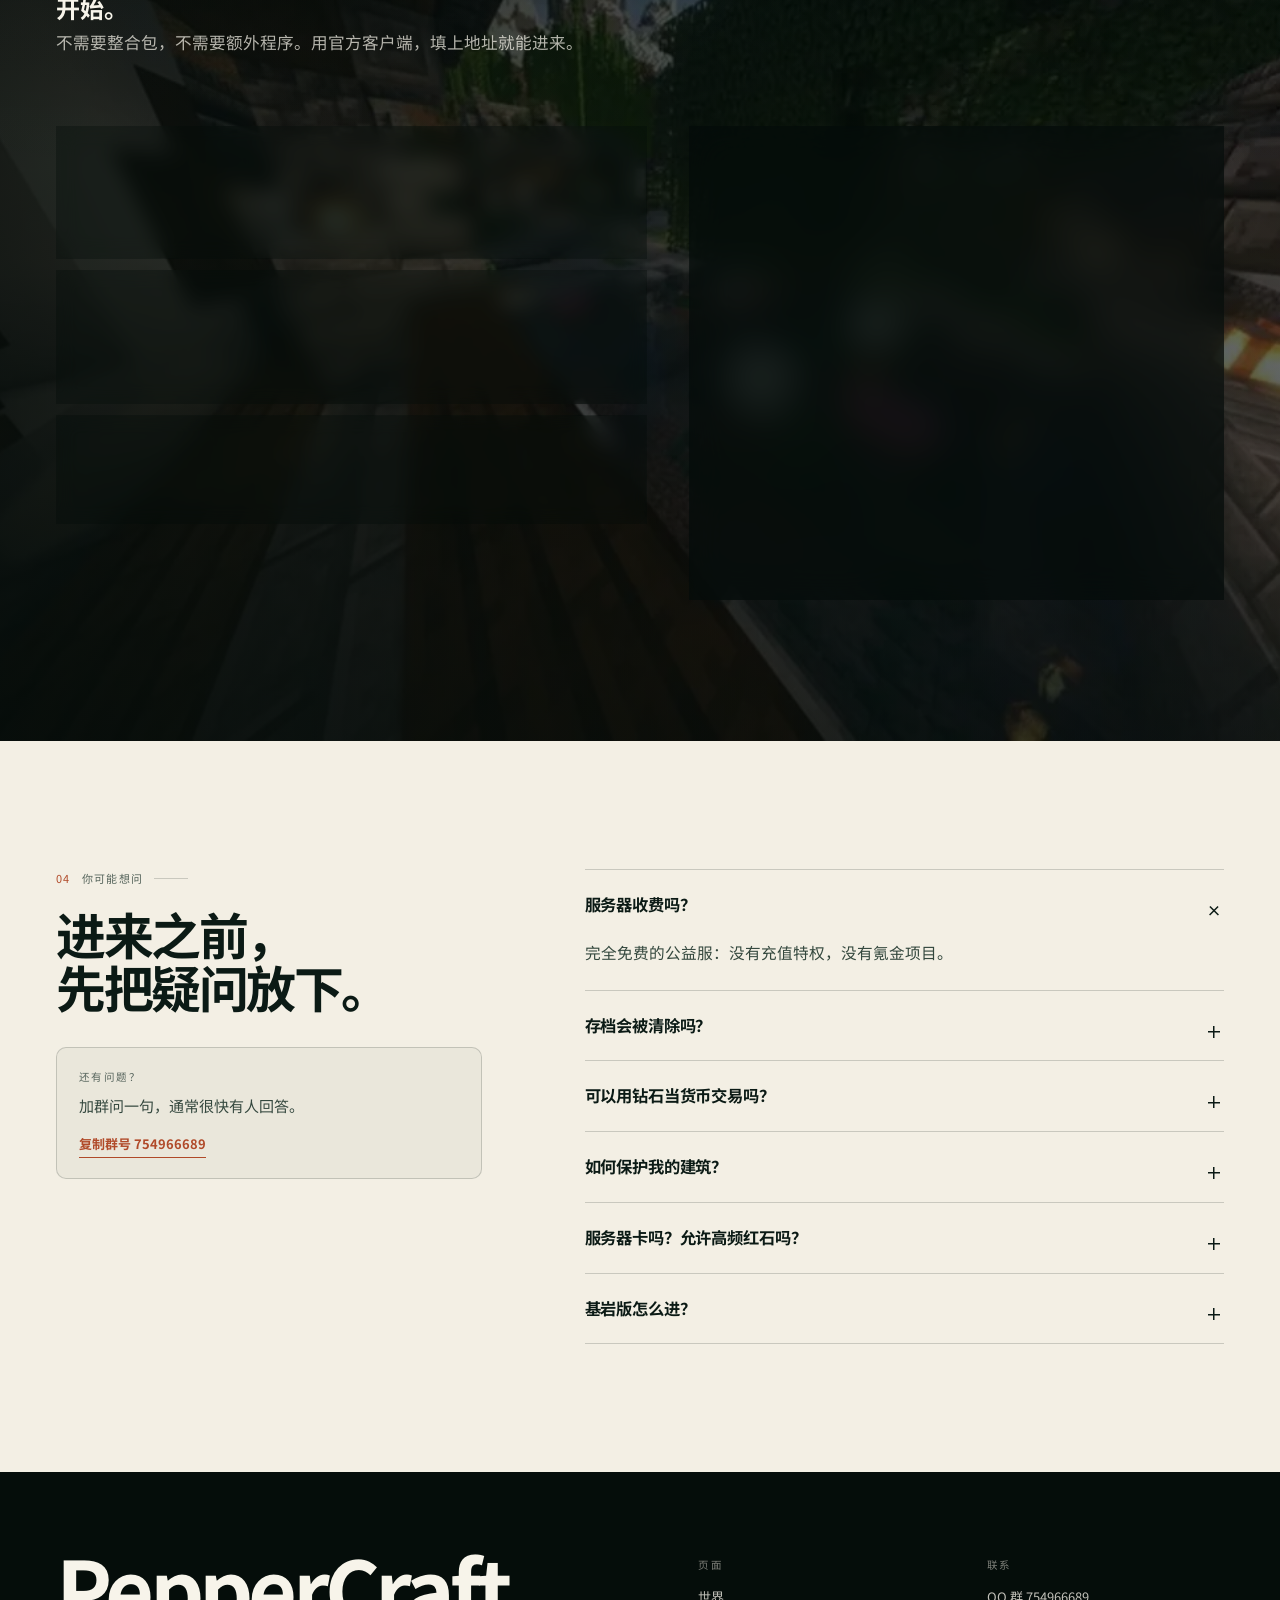
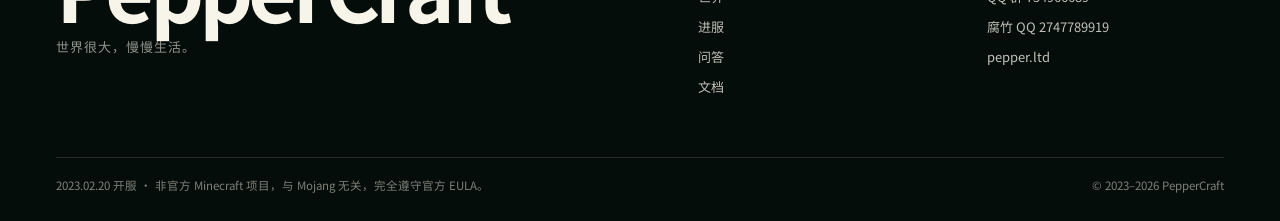
==== commit ebd2d97d: "Show the server age in days, not days labelled as years 原来把天数（1,345）配上「年+」角标，读起来像「开服 1,345 年」。按用户确认 " ====
--- a/index.html
+++ b/index.html
@@ -274,7 +274,7 @@
 
           <div class="world-stats" aria-label="服务器数据">
             <div class="stat">
-              <span class="stat-number" data-days><span class="stat-value">3</span><span class="stat-suffix">年+</span></span>
+              <span class="stat-number" data-days><span class="stat-value">3</span><span class="stat-suffix">天</span></span>
               <span class="stat-label">开服天数</span>
             </div>
             <div class="stat">
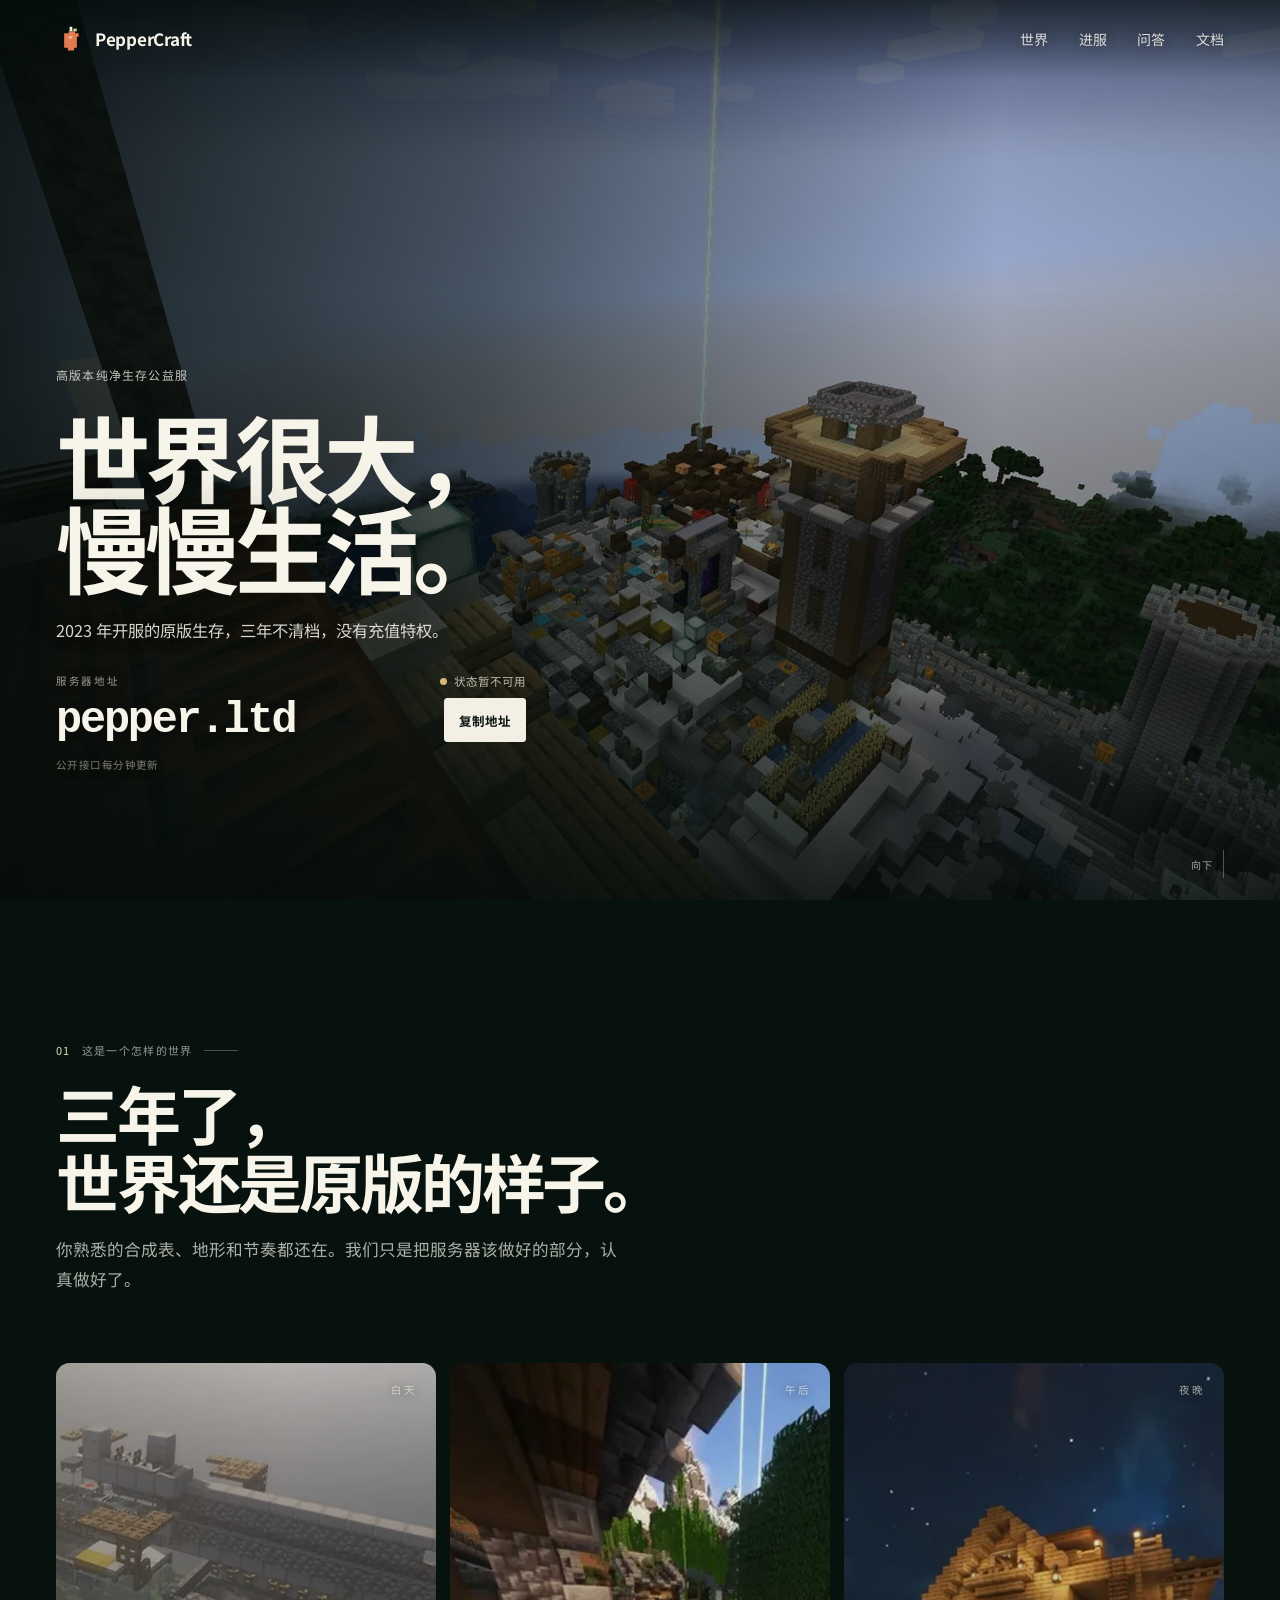
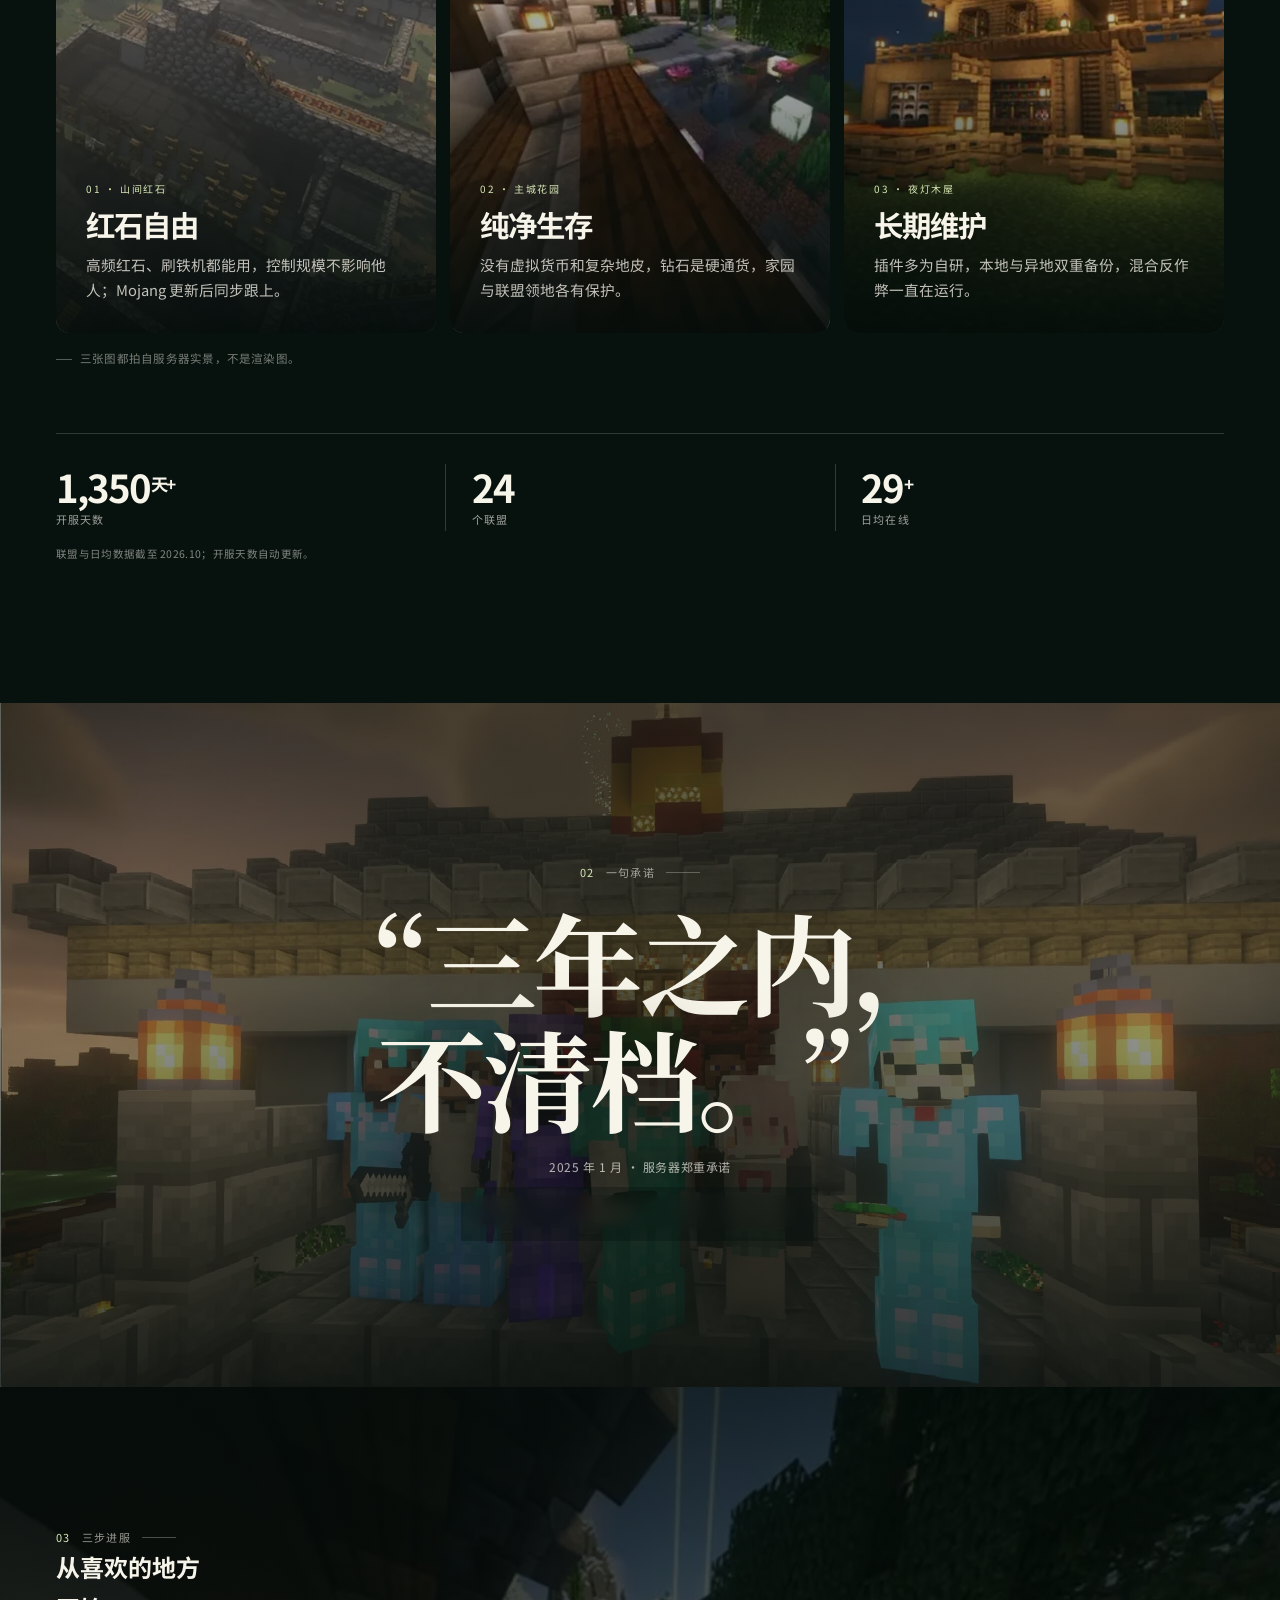
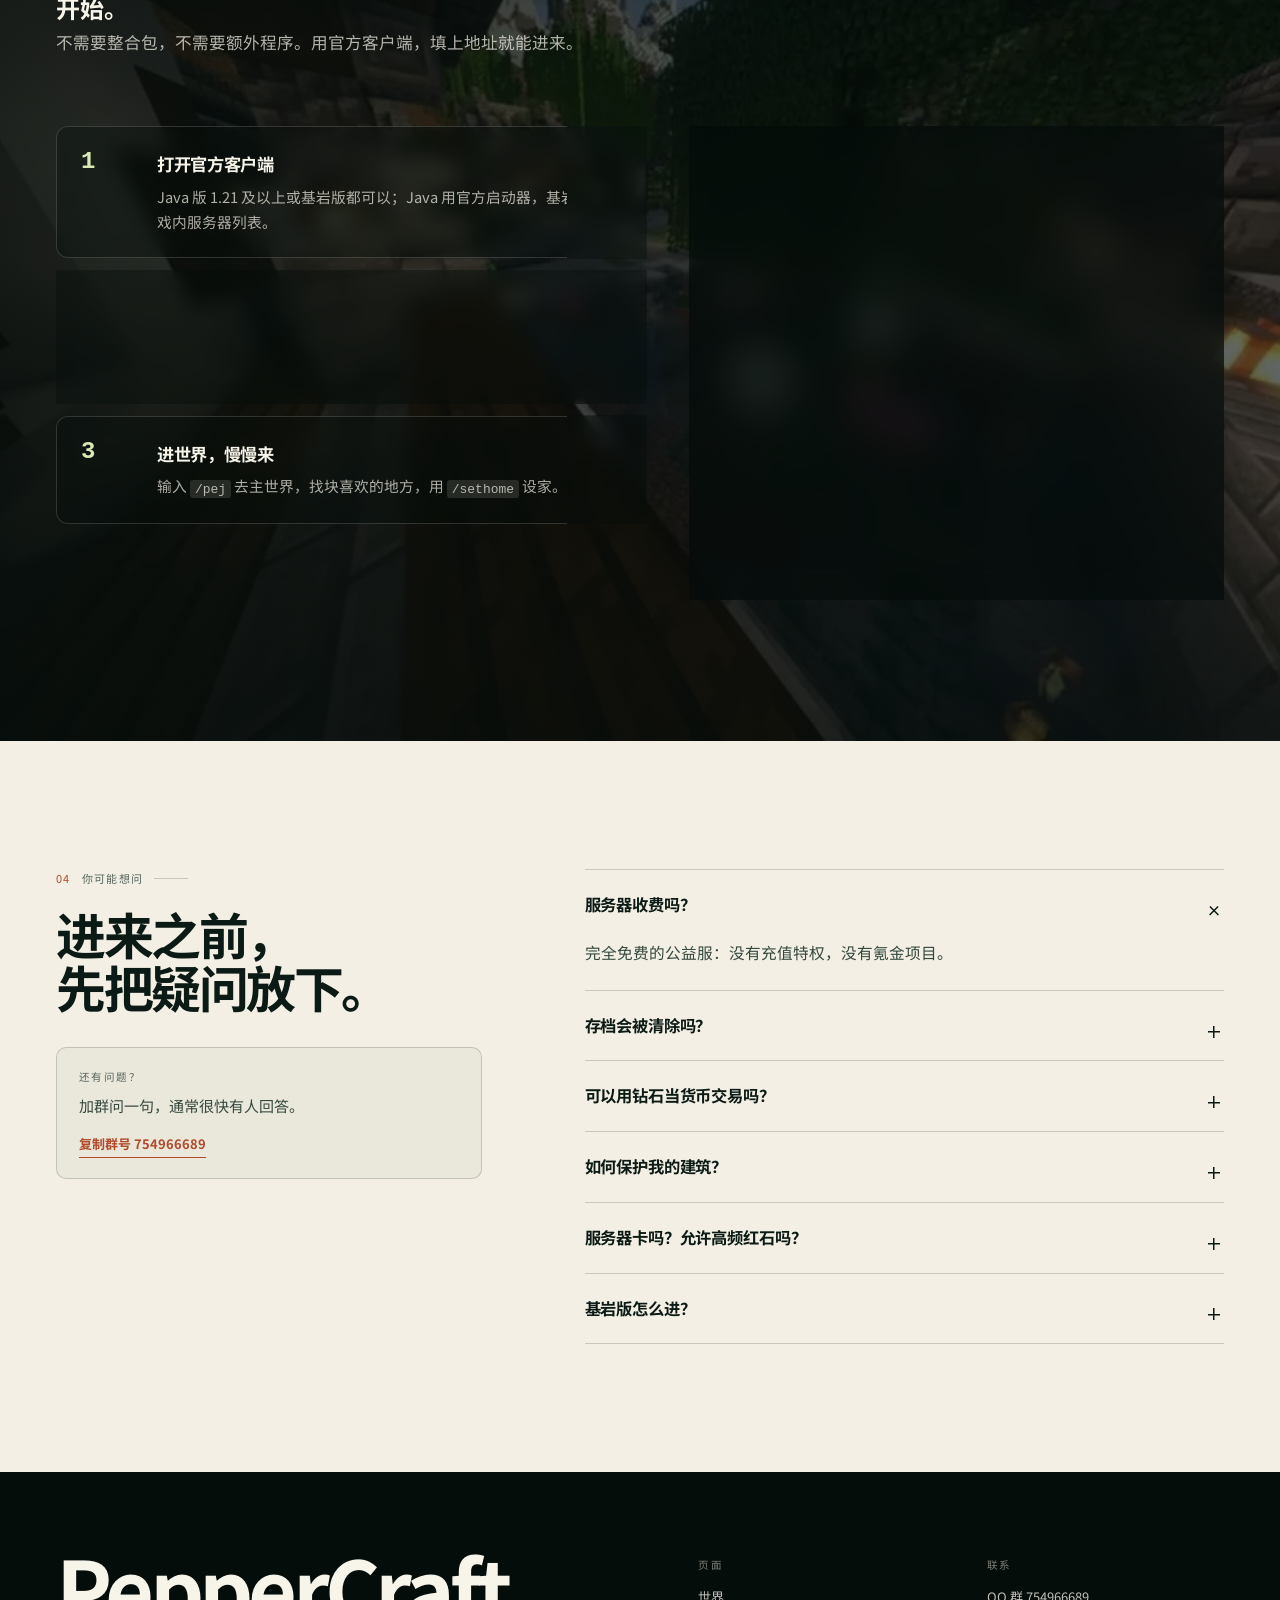
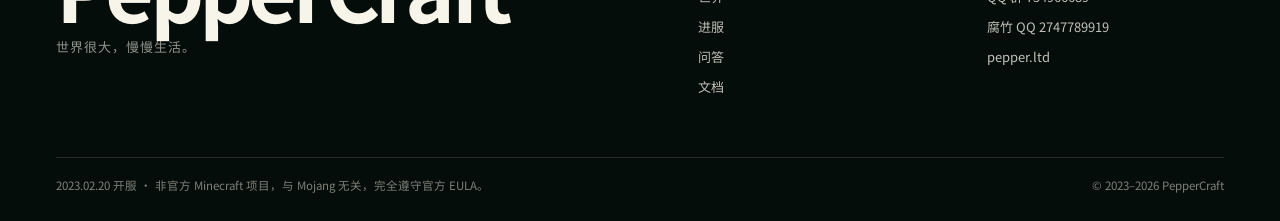
==== commit 91e447c4: "Stop reusing the animation placeholder as the no-script fallback 上一版把兜底写成「3 天」（=动画占位值），无脚本时显示的数字比真实值" ====
--- a/index.html
+++ b/index.html
@@ -274,7 +274,7 @@
 
           <div class="world-stats" aria-label="服务器数据">
             <div class="stat">
-              <span class="stat-number" data-days><span class="stat-value">3</span><span class="stat-suffix">天</span></span>
+              <span class="stat-number" data-days data-count="1345"><span class="stat-value">1,300</span><span class="stat-suffix">天+</span></span>
               <span class="stat-label">开服天数</span>
             </div>
             <div class="stat">
